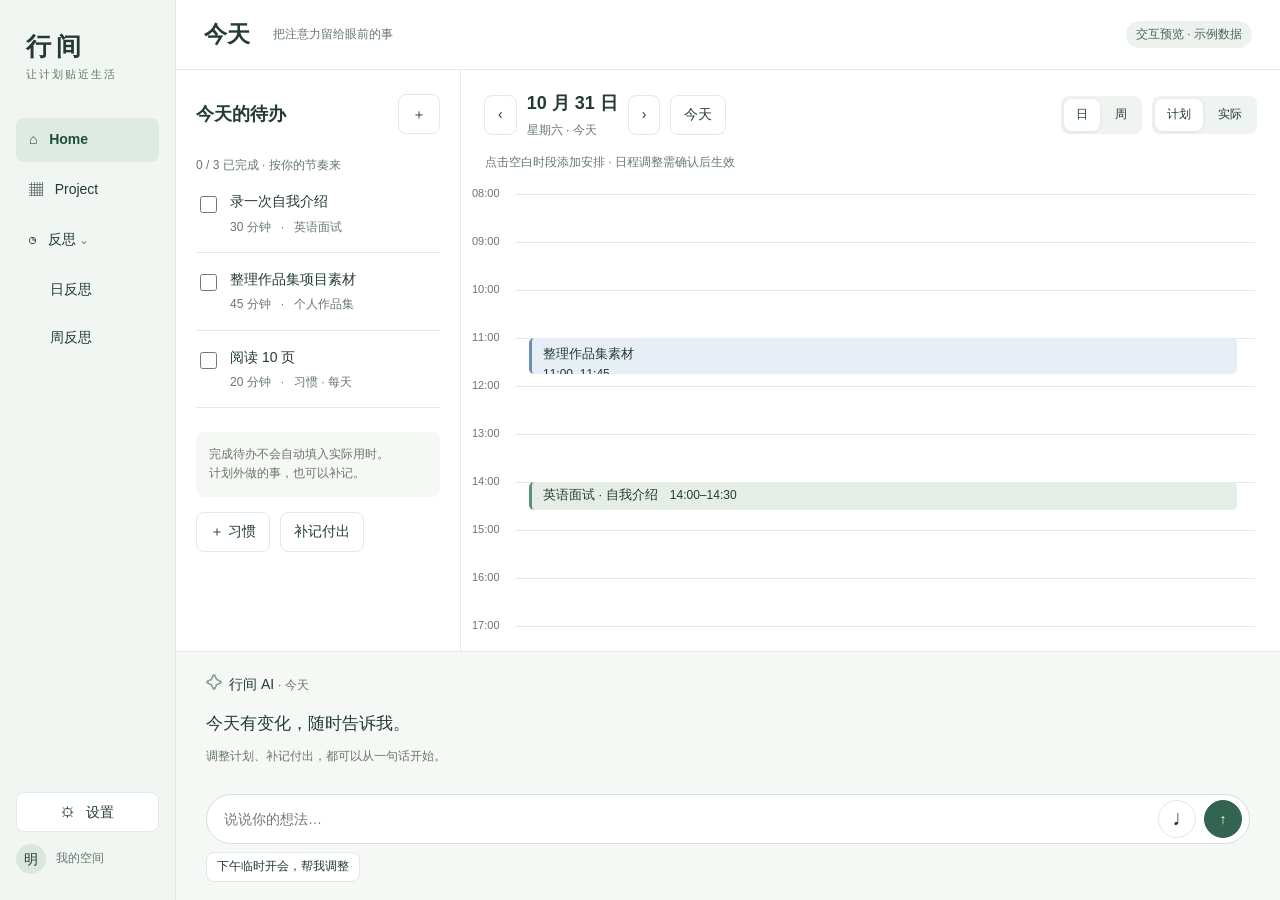
==== index.html @ 41682cfe "feat: add Happy Halloween page" ====
<!doctype html><html lang="zh-CN"><meta charset="utf-8"><meta name="viewport" content="width=device-width,initial-scale=1"><title>行间 · 功能结构 V0.4</title><link rel="stylesheet" href="revision.css"><link rel="stylesheet" href="examples.css">
<style>
:root{--ink:#243b35;--muted:#667770;--line:#e3e9e5;--green:#326451;--soft:#eaf2ed;--bg:#fafcfb}*{box-sizing:border-box}body{margin:0;font:14px/1.6 'Segoe UI','Microsoft YaHei',sans-serif;color:var(--ink);background:var(--bg)}button,input,textarea,select{font:inherit;color:inherit}button{cursor:pointer;background:white;border:1px solid var(--line);border-radius:8px;min-height:40px;padding:7px 13px}button:hover{background:var(--soft)}button.active,.primary{background:var(--green);color:white;border-color:var(--green)}button:focus-visible,input:focus-visible,textarea:focus-visible{outline:2px solid #4d8a70;outline-offset:2px}input,textarea,select{border:1px solid var(--line);border-radius:8px;padding:10px;background:white}textarea{resize:vertical}h1,h2,h3,p{margin:0}h1{font-size:23px;font-weight:600}h2{font-size:18px;font-weight:600}h3{font-size:15px}small,.muted{color:var(--muted);font-size:12px}.app{display:grid;grid-template-columns:176px 1fr;height:100vh}.sidebar{border-right:1px solid var(--line);padding:26px 16px;display:flex;flex-direction:column;background:#f2f6f3}.brand{font-size:25px;letter-spacing:5px;margin:0 10px 34px;font-weight:650}.brand small{display:block;font-size:11px;letter-spacing:2px;font-weight:400}.nav{display:grid;gap:6px}.nav button{text-align:left;border:0;background:transparent;min-height:44px}.nav button.active{background:#dfeae3;color:#204e3c;font-weight:600}.sub{padding-left:21px;display:grid;gap:4px}.sidebar footer{margin-top:auto;display:grid;gap:12px}.avatar{display:inline-grid;place-items:center;background:#d9e7de;border-radius:50%;width:30px;height:30px}.shell{min-width:0;min-height:0;height:100vh;display:flex;flex-direction:column}.topbar{height:70px;flex-shrink:0;border-bottom:1px solid var(--line);display:flex;justify-content:space-between;align-items:center;padding:0 28px;background:white}.topbar small{margin-left:13px}.row{display:flex;align-items:center;gap:10px}.between{justify-content:space-between}.pill{font-size:12px;background:#edf2ee;border-radius:20px;padding:4px 10px;color:#4b6558}.workspace{flex:1;min-height:0;display:grid;grid-template-rows:minmax(0,70fr) minmax(190px,30fr)}.workspace.expanded{grid-template-rows:minmax(0,58fr) minmax(260px,42fr)}.upper{min-height:0;display:grid;grid-template-columns:285px 1fr}.tasks{padding:24px 20px;border-right:1px solid var(--line);overflow:auto;background:#fff}.sectionhead{display:flex;align-items:center;justify-content:space-between;margin-bottom:19px}.task{padding:15px 0;border-bottom:1px solid var(--line);display:flex;align-items:flex-start;gap:10px}.task input{margin-top:6px;accent-color:var(--green);width:17px;height:17px}.task .taskbody{flex:1;cursor:pointer}.task.done strong{text-decoration:line-through;color:var(--muted)}.task strong{font-weight:500;display:block;margin-bottom:5px}.task small{display:block}.tasknote{margin-top:24px;background:#f5f8f5;padding:13px;border-radius:8px;font-size:12px;color:var(--muted)}.calendar{display:flex;flex-direction:column;min-width:0;min-height:0;background:white}.calhead{padding:19px 23px 13px;display:flex;gap:10px;justify-content:space-between;align-items:center;flex-wrap:wrap}.seg{display:flex;gap:3px;background:#f0f4f1;border-radius:8px;padding:3px}.seg button{border:0;min-height:32px;padding:4px 12px;font-size:12px;background:transparent}.seg button.active{background:white;color:var(--ink);box-shadow:0 1px 4px #182c2015}.calcaption{padding:0 24px 12px;font-size:12px;color:var(--muted)}.scrollcal{overflow:auto;flex:1;min-height:0}.timeline{height:624px;position:relative;margin:10px 25px 20px 54px;background:repeating-linear-gradient(to bottom,var(--line) 0,var(--line) 1px,transparent 1px,transparent 48px)}.hour{position:absolute;left:-43px;font-size:11px;color:var(--muted);transform:translateY(-9px)}.event{position:absolute;left:14px;right:18px;border:0;border-left:3px solid #5e917a;border-radius:5px;background:#e4eee7;padding:6px 11px;text-align:left;min-height:24px;font-size:12px;overflow:hidden}.event[style*="height:28px"]{padding-top:3px;line-height:19px}.event[style*="height:28px"] b{display:inline;margin-right:12px}.event.blue{background:#e8eef6;border-color:#6e8eb4}.event.sand{background:#f4eddd;border-color:#b69b61}.event b{display:block;font-size:13px;font-weight:500}.weekgrid{display:grid;grid-template-columns:repeat(7,1fr);height:100%;gap:0}.weekcol{position:relative;border-right:1px solid var(--line)}.weeklabel{position:sticky;top:0;font-size:12px;background:#fff;padding:5px;text-align:center;z-index:2}.weekcol .event{left:3px;right:3px;font-size:10px;padding:4px}.weekcol .event b{font-size:11px}.ai{border-top:1px solid var(--line);padding:18px 30px;display:flex;flex-direction:column;min-height:0;background:#f5f8f5}.aihead{display:flex;align-items:center;justify-content:space-between;margin-bottom:9px}.spark{font-size:17px;color:var(--green);margin-right:6px}.aibody{overflow:auto;flex:1;min-height:25px;font-size:13px}.welcome{font-size:17px;margin:4px 0 9px}.composer{display:flex;gap:8px;align-items:center;background:white;padding:5px 7px 5px 17px;border:1px solid #d3e0d7;border-radius:30px;margin-top:9px}.composer input{flex:1;min-width:0;border:0;background:transparent;padding:7px 0;outline:none}.composer button{border-radius:50%;min-width:38px;width:38px;height:38px;min-height:38px;padding:0}.chips{display:flex;gap:6px;flex-wrap:wrap}.chips button{font-size:12px;min-height:30px;padding:3px 10px}.message{margin:7px 0;padding:8px 12px;border-radius:9px;background:white;max-width:90%}.message.user{background:#e3ede6;margin-left:auto}.proposal{border-left:3px solid #659078;padding:8px 12px;background:white;margin-top:8px}.proposal .row{margin-top:9px}.projectupper{grid-template-columns:260px 1fr}.goalitem{width:100%;text-align:left;margin-bottom:10px;padding:15px;background:white}.goalitem.active{color:var(--ink);background:var(--soft);border-color:#a6c3af}.goalitem strong{display:block;font-weight:550;margin-bottom:6px}.goalitem small{display:block}.detail{padding:24px 32px;overflow:auto;background:white}.goalmeta{margin:10px 0 24px;color:var(--muted);font-size:13px}.milestone{display:grid;grid-template-columns:28px 1fr;gap:12px;margin:0 0 0 4px;padding:0 0 23px;border-left:1px solid #d6e3d9}.dot{width:22px;height:22px;background:#edf3ef;border:1px solid #bfd3c5;border-radius:50%;margin-left:-11px;text-align:center;font-size:12px;line-height:20px}.milestone.current .dot{background:var(--green);color:white}.milestone p{font-size:13px;color:var(--muted);margin:4px 0 9px}.actionrow{background:#f5f8f5;padding:10px 13px;border-radius:6px;display:flex;align-items:center;justify-content:space-between;margin-top:7px}.reflection{flex:1;min-height:0;display:grid;grid-template-columns:190px minmax(300px,1fr) 340px}.history{padding:22px 13px;border-right:1px solid var(--line);overflow:auto}.history select{width:100%;margin:15px 0;font-size:12px}.historyitem{display:block;text-align:left;width:100%;border:0;background:transparent;margin-bottom:6px;padding:12px 10px}.historyitem.active{background:var(--soft);color:var(--ink)}.historyitem small{display:block;font-size:11px;margin-top:4px}.editor{display:flex;flex-direction:column;min-height:0;padding:28px;background:white}.editorhead{margin-bottom:24px}.editorhead p{font-size:13px;color:var(--muted);margin-top:5px}.editor textarea{flex:1;min-height:180px;border:0;border-radius:0;padding:17px 0;line-height:2;resize:none;outline:none;font-size:15px}.editorbottom{border-top:1px solid var(--line);padding-top:13px;display:flex;justify-content:space-between;align-items:center;gap:8px}.rightpanel{border-left:1px solid var(--line);min-height:0;display:grid;grid-template-rows:minmax(0,70fr) minmax(210px,30fr)}.facts{padding:23px 20px;overflow:auto;background:#f9fbf9}.facts .seg{margin:17px 0}.stat{font-size:32px;font-weight:500;letter-spacing:-1px;margin-top:20px}.bar{height:10px;background:#e8ece9;border-radius:5px;display:flex;overflow:hidden;margin:15px 0 22px}.bar i{background:#729680;width:38.5%}.bar i+ i{background:#a1b5cb;width:61.5%}.factline{display:flex;justify-content:space-between;margin:12px 0;font-size:13px}.notice{border:1px dashed #c6d3c9;border-radius:7px;padding:12px;font-size:12px;color:var(--muted);margin-top:18px}.rightpanel .ai{padding:15px 17px}.rightpanel .welcome{font-size:14px}.rightpanel .composer{padding-left:12px}.rightpanel .composer input{font-size:12px}.rightpanel .aihead small{font-size:11px}.endchat{font-size:12px;min-height:30px;margin-top:7px}.weekbars{display:flex;gap:10px;align-items:flex-end;height:130px;margin:20px 0}.weekbar{flex:1;text-align:center;font-size:11px;color:var(--muted)}.weekbar i{display:block;background:#dfe8e2;border-radius:4px;height:4px;margin-bottom:7px}.weekbar.known i{height:80px;background:#799c86}.settings{padding:35px;max-width:800px}.settingrow{display:flex;align-items:center;justify-content:space-between;border-bottom:1px solid var(--line);padding:24px 0;gap:30px}.settingrow p{color:var(--muted);font-size:13px}.toast{position:fixed;bottom:24px;left:50%;transform:translateX(-50%);background:#294f3e;color:white;padding:12px 20px;border-radius:9px;z-index:99;max-width:90%;box-shadow:0 6px 30px #1232}.hidden{display:none!important}dialog{border:1px solid var(--line);border-radius:14px;width:440px;max-width:92%;padding:26px;box-shadow:0 20px 90px #183a2628}dialog::backdrop{background:#1a342c42}dialog label{display:block;margin-top:15px;font-size:13px}dialog input,dialog select{width:100%;margin-top:5px}dialog .row{margin-top:23px;justify-content:flex-end}.empty{padding:28px 12px;color:var(--muted);font-size:13px}.mobilehint{display:none}
@media(min-width:1600px){.reflection{grid-template-columns:210px minmax(400px,1fr) 380px}.upper{grid-template-columns:320px 1fr}}@media(max-width:1100px){.app{grid-template-columns:140px 1fr}.sidebar{padding:22px 10px}.reflection{grid-template-columns:150px minmax(250px,1fr) 285px}.editor{padding:22px 18px}.upper{grid-template-columns:240px 1fr}.topbar{padding:0 20px}.ai{padding:16px 22px}}@media(max-width:800px){.app{display:block;height:auto;min-height:100vh}.sidebar{padding:12px;border-right:0;border-bottom:1px solid var(--line)}.brand{font-size:19px;margin:0 0 10px}.brand small,.sidebar footer{display:none}.nav{display:flex;gap:3px;flex-wrap:wrap}.nav button{font-size:13px;padding:7px 10px}.sub{display:flex;padding:0}.topbar{height:65px;padding:0 16px}.topbar h1{font-size:19px}.topbar small{display:none}.shell{min-height:85vh;height:auto}.workspace,.workspace.expanded{display:flex;flex-direction:column}.upper,.projectupper{display:block}.tasks{border-right:0;border-bottom:1px solid var(--line);max-height:300px;padding:20px}.calendar{height:510px}.ai{min-height:220px;padding:18px}.reflection{display:flex;flex-direction:column}.history{border-right:0;padding:15px;display:flex;gap:8px;overflow:auto;align-items:center}.history h3{white-space:nowrap}.history select{min-width:100px;width:100px}.historyitem{min-width:130px;margin:0}.editor{min-height:480px;padding:22px}.rightpanel{border-left:0;display:block}.facts{padding:22px}.rightpanel .ai{min-height:270px}.settings{padding:22px}.settingrow{gap:15px}.settingrow input,.settingrow select{max-width:145px}.composer input{font-size:16px}.detail{padding:23px}.weeklabel{font-size:10px}.calhead{padding:16px}.editorbottom{flex-wrap:wrap}.topbar .pill{font-size:10px}.weekcol .event b{font-size:10px}}
</style>
<div class="app"><aside class="sidebar"><div class="brand">行间<small>让计划贴近生活</small></div><nav class="nav"><button data-nav="home">⌂ &nbsp; Home</button><button data-nav="project">▦ &nbsp; Project</button><button id="reflectToggle">◷ &nbsp; 反思 <span id="arrow">⌄</span></button><div class="sub" id="subnav"><button data-nav="daily">日反思</button><button data-nav="weekly">周反思</button></div></nav><footer><button data-nav="settings">⚙ &nbsp; 设置</button><div class="row"><span class="avatar">明</span><small>我的空间</small></div></footer></aside><main class="shell"><header class="topbar"><div class="row"><h1 id="pageTitle">今天</h1><small id="pageSubtitle">把注意力留给眼前的事</small></div><span class="pill">交互预览 · 示例数据</span></header><div id="view" style="display:contents"></div></main></div><div id="toast" class="toast hidden" role="status"></div><dialog id="modal"></dialog>
<script>
const $=s=>document.querySelector(s), esc=s=>String(s??'').replace(/[&<>"']/g,c=>({'&':'&amp;','<':'&lt;','>':'&gt;','"':'&quot;',"'":'&#39;'}[c]));
const seed={tasks:[{id:1,title:'录一次自我介绍',minutes:30,goal:'英语面试',done:false},{id:2,title:'整理作品集项目素材',minutes:45,goal:'个人作品集',done:false},{id:3,title:'阅读 10 页',minutes:20,goal:'习惯 · 每天',done:false}],goals:[{title:'准备英语面试',date:'2026-11-27',standard:'能用英语完成一次 20 分钟模拟面试',stages:['完成自我介绍','准备常见问题','完成模拟面试'],actions:['录一次自我介绍 · 30 分钟']},{title:'完成个人作品集',date:'2026-11-15',standard:'整理 3 个项目，形成可分享的作品集',stages:['筛选项目素材','完成案例叙事','整理并发布'],actions:['整理项目素材 · 45 分钟']}],reviews:{},moved:false,extra:[],name:'明',reminder:false};
let data;try{data=JSON.parse(localStorage.getItem('xingjian-v02'))||structuredClone(seed)}catch{data=structuredClone(seed)}
let page='home',goal=0,date='2026-10-31',calendarMode='day',actual=false,reportTab=false,filter='all',selected='2026-10-31',chats={},expanded=false,recording=false;
const save=()=>localStorage.setItem('xingjian-v02',JSON.stringify(data));const key=()=>page==='weekly'?(selected.startsWith('week-')?selected:'week-2026-10-26'):(selected.startsWith('week-')?'2026-10-31':selected);const review=()=>data.reviews[key()]||{text:'',tags:[],report:''};
function toast(s){$('#toast').textContent=s;$('#toast').classList.remove('hidden');clearTimeout(window.tt);window.tt=setTimeout(()=>$('#toast').classList.add('hidden'),3200)}
function go(p){if(p==='daily'&&selected.startsWith('week-'))selected='2026-10-31';if(p==='weekly'&&!selected.startsWith('week-'))selected='week-2026-10-26';page=p;expanded=false;recording=false;reportTab=false;render()}
document.querySelectorAll('[data-nav]').forEach(b=>b.onclick=()=>go(b.dataset.nav));$('#reflectToggle').onclick=()=>{$('#subnav').classList.toggle('hidden');$('#arrow').textContent=$('#subnav').classList.contains('hidden')?'›':'⌄'};
function render(){document.querySelectorAll('[data-nav]').forEach(b=>b.classList.toggle('active',b.dataset.nav===page));const titles={home:['今天','把注意力留给眼前的事'],project:['Project','目标 → 里程碑 → 下一步'],daily:['日反思','先看见发生了什么，再写下自己的想法'],weekly:['周反思','回看这一周，决定接下来怎么走'],settings:['设置','按自己的节奏使用行间']};$('#pageTitle').textContent=titles[page][0];$('#pageSubtitle').textContent=titles[page][1];$('#view').innerHTML=page==='home'?home():page==='project'?project():page==='settings'?settings():reflection();bind()}
function ai(context){let c=chats[chatkey()]||[];return `<section class="ai" data-context="${context}"><div class="aihead"><span><span class="spark">✧</span>行间 AI <small>· ${context==='home'?'今天':context==='project'?'当前目标':page==='weekly'?'本周':'当天'}</small></span>${expanded?'<button data-collapse style="border:0;min-height:25px;padding:0 6px;font-size:12px">收起</button>':''}</div><div class="aibody">${c.length?c.map(x=>`<div class="message ${x.role}">${esc(x.text)}</div>${x.proposal?`<div class="proposal">${context==='home'?'建议把 14:00 的练习移到 16:30–17:00；新会议为 14:00–16:00。':'建议新增下一步：用 30 分钟产出一份当前阶段的初稿，再决定如何改进。'}<div class="row"><button class="primary" data-accept="${context}">采用建议</button><button data-keep="${context}">保留现状</button></div></div>`:''}`).join(''):`<p class="welcome">${context==='home'?'今天有变化，随时告诉我。':context==='project'?'从这个目标的下一步开始。':page==='weekly'?'这一周，什么值得继续？':'今天有什么变化？'}</p><small>${context==='home'?'调整计划、补记付出，都可以从一句话开始。':context==='project'?'你决定方向，我帮你把行动变具体。':'你写自己的反思，我帮你整理事实与观察。'}</small>`}</div><form class="composer"><input aria-label="与 AI 对话" placeholder="${recording?'模拟录音中，点击停止…':'说说你的想法…'}"><button type="button" data-mic title="演示语音转写" aria-label="模拟语音输入">${recording?'■':'♩'}</button><button class="primary" aria-label="发送">↑</button></form>${context==='review'?'<button class="endchat" data-end>结束并生成观察</button>':!c.length?`<div class="chips" style="margin-top:8px"><button data-example="${context}">${context==='home'?'下午临时开会，帮我调整':'帮我想清楚下一步'}</button></div>`:''}</section>`}
function home(){return `<section class="workspace ${expanded?'expanded':''}"><div class="upper"><section class="tasks"><div class="sectionhead"><h2>今天的待办</h2><button data-add="task" aria-label="添加待办">＋</button></div><small>${data.tasks.filter(t=>t.done).length} / ${data.tasks.length} 已完成 · 按你的节奏来</small>${data.tasks.map(t=>`<div class="task ${t.done?'done':''}"><input type="checkbox" aria-label="完成${esc(t.title)}" data-check="${t.id}" ${t.done?'checked':''}><div class="taskbody" data-detail="${t.id}"><strong>${esc(t.title)}</strong><small>${t.minutes} 分钟 &nbsp; · &nbsp; ${esc(t.goal)}</small></div></div>`).join('')}<div class="tasknote">完成待办不会自动填入实际用时。<br>计划外做的事，也可以补记。</div><div class="row" style="margin-top:15px"><button data-add="habit">＋ 习惯</button><button data-add="actual">补记付出</button></div></section><section class="calendar"><div class="calhead"><div class="row"><button data-date="-1" aria-label="前一天">‹</button><div><h2>${date.slice(5).replace('-',' 月 ')} 日</h2><small>${date==='2026-10-31'?'星期六 · 今天':date}</small></div><button data-date="1" aria-label="后一天">›</button><button data-today>今天</button></div><div class="row"><div class="seg"><button data-mode="day" class="${calendarMode==='day'?'active':''}">日</button><button data-mode="week" class="${calendarMode==='week'?'active':''}">周</button></div><div class="seg"><button data-actual="false" class="${!actual?'active':''}">计划</button><button data-actual="true" class="${actual?'active':''}">实际</button></div></div></div><p class="calcaption">${actual?'仅展示已记录的活动；空白时段表示尚未记录。':'点击空白时段添加安排 · 日程调整需确认后生效'}</p><div class="scrollcal"><div class="timeline" id="timeline">${Array.from({length:13},(_,i)=>`<span class="hour" style="top:${i*48}px">${String(i+8).padStart(2,'0')}:00</span>`).join('')}${calendarMode==='day'?events(date):`<div class="weekgrid">${Array.from({length:7},(_,i)=>`<div class="weekcol"><div class="weeklabel">${['一','二','三','四','五','六','日'][i]} ${i<6?26+i:1}</div>${i===5?events('2026-10-31'):''}</div>`).join('')}</div>`}</div></div></section></div>${ai('home')}</section>`}
function events(d){let list=d==='2026-10-31'?(actual?[{title:'英语练习',start:9,dur:25,color:'',note:'09:00–09:25 · 已记录'},{title:'临时整理资料',start:10.333,dur:40,color:'blue',note:'10:20–11:00 · 估算'}]:[{title:'英语面试 · 自我介绍',start:data.moved?16.5:14,dur:30,color:'',note:data.moved?'16:30–17:00':'14:00–14:30'},{title:'整理作品集素材',start:11,dur:45,color:'blue',note:'11:00–11:45'},...(data.moved?[{title:'临时会议',start:14,dur:120,color:'sand',note:'14:00–16:00'}]:[])]):[];list=list.concat(data.extra.filter(e=>e.date===d&&e.actual===actual));return list.map(e=>`<button class="event ${e.color||''}" style="top:${(e.start-8)*48}px;height:${Math.max(28,e.dur/60*48)}px" data-event="${esc(e.title)}" data-note="${esc(e.note||'新增安排')}"><b>${esc(e.title)}</b>${esc(e.note||e.dur+' 分钟')}</button>`).join('')}
function project(){let g=data.goals[goal];return `<section class="workspace ${expanded?'expanded':''}"><div class="upper projectupper"><section class="tasks"><div class="sectionhead"><h2>我的目标</h2><button data-add="goal">＋</button></div>${data.goals.map((x,i)=>`<button class="goalitem ${i===goal?'active':''}" data-goal="${i}"><strong>${esc(x.title)}</strong><small>当前 · ${esc(x.stages[x.stage||0]||'全部里程碑已完成')}</small><small>期望 ${x.date.slice(5)} · 可调整</small></button>`).join('')}<p class="muted">只保留正在推进的目标，<br>让下一步始终清楚。</p></section><section class="detail"><div class="row between"><h2>${esc(g.title)}</h2><button data-editgoal>编辑目标</button></div>${g.outcomes?.length?`<div class="notice">最近确认的成果：${esc(g.outcomes[g.outcomes.length-1])}</div>`:''}<p class="goalmeta">完成标准：${esc(g.standard)}<br>期望日期 ${g.date} · 可协商，不会自动顺延</p><div class="sectionhead"><h3>里程碑</h3><small>以成果判断进展</small></div>${g.stages.map((s,i)=>`<div class="milestone ${i===(g.stage||0)?'current':''}"><span class="dot">${i<(g.stage||0)?'✓':i+1}</span><div><h3>${esc(s)} ${i===(g.stage||0)?'<span class="pill">当前阶段</span>':''}</h3><p>${i===(g.stage||0)?'先把这一阶段做具体，再安排时间。':'后续阶段，暂不展开每天的计划。'}</p>${i===(g.stage||0)?g.actions.map(a=>`<div class="actionrow"><span>${esc(a)}</span><button data-schedule="${esc(a)}">安排时间</button></div>`).join('')+'<button data-add="action" style="margin-top:10px">＋ 添加下一步</button> <button data-stage>确认阶段成果</button>':''}</div></div>`).join('')}</section></div>${ai('project')}</section>`}
function reflection(){let w=page==='weekly',r=review(),total=recordTotal(w?key():selected),entries=w?[['week-2026-10-26','10.26 — 11.01'],['week-2026-10-19','10.19 — 10.25']]:[['2026-10-31','10 月 31 日 · 今天'],['2026-10-30','10 月 30 日'],['2026-10-29','10 月 29 日']];return `<section class="reflection"><aside class="history"><h3>反思记录</h3><select aria-label="按标签筛选" id="tagfilter"><option value="all">全部标签</option>${['学习','工作','生活'].map(t=>`<option ${filter===t?'selected':''}>${t}</option>`).join('')}</select>${entries.filter(([k])=>filter==='all'||(data.reviews[k]?.tags||[]).includes(filter)).map(([k,label])=>{let x=data.reviews[k]||{};return `<button class="historyitem ${k===key()?'active':''}" data-history="${k}"><strong>${label}</strong><small>${x.text?'本人反思':'尚未填写'}${x.report?' · AI 观察':''}</small></button>`}).join('')||'<p class="empty">这个标签下还没有记录。</p>'}</aside><section class="editor"><div class="editorhead"><div class="row between"><h2>${w?'这一周':selected.slice(5).replace('-',' 月 ')+' 日'}，写给自己</h2><small id="savestate">${r.text?'已保存':'自动保存在此浏览器'}</small></div><p>这里是你的反思。AI 观察单独保存，不会改写这段文字。</p></div><div class="chips"><button data-prompt="${w?'这周值得继续的事':'今天值得记住的事'}">${w?'值得继续':'值得记住'}</button><button data-prompt="${w?'下周想调整什么':'计划与实际的变化'}">${w?'下周的调整':'发生的变化'}</button><button data-prompt="我想尝试的一个改变">一个小改变</button></div><textarea id="reflectionText" aria-label="我的反思" placeholder="不用写得完整。从一个念头、一件小事开始……">${esc(r.text)}</textarea><div class="editorbottom"><div class="chips">${['学习','工作','生活'].map(t=>`<button data-tag="${t}" class="${r.tags.includes(t)?'active':''}"># ${t}</button>`).join('')}</div><button data-save>保存反思</button></div></section><aside class="rightpanel"><section class="facts"><div class="row between"><h3>${w?'这一周的记录':'当天的记录'}</h3><small>${w?'10.26 — 11.01':selected.slice(5)}</small></div><div class="seg"><button data-report="false" class="${!reportTab?'active':''}">时间使用</button><button data-report="true" class="${reportTab?'active':''}">${w?'本周':'当天'}总结</button></div>${reportTab?(r.report?`<span class="pill">AI 观察 · 示例生成</span><p style="margin-top:16px;white-space:pre-line;font-size:13px;line-height:1.9">${esc(r.report)}</p><div class="notice">观察是帮助回看的线索。下一步如何调整，由你决定。</div>`:'<div class="empty">还没有 AI 观察报告。<br>聊一聊，点击下方“结束并生成观察”后，会保存到历史记录。</div>'):(w?`<div class="stat">${total} <small>分钟已记录</small></div><div class="weekbars">${['一','二','三','四','五','六','日'].map((d,i)=>`<div class="weekbar ${i===5&&total?'known':''}"><i></i>${d}<br>${i===5&&total?total+'m':'未记录'}</div>`).join('')}</div><p class="muted">${total?'1':'0'} / 7 天有活动记录</p><div class="notice">未记录的日期不按 0 计算，也不据此判断目标有没有推进。</div>`:selected==='2026-10-31'?`<div class="stat">${total} <small>分钟已记录</small></div><div class="bar"><i></i><i></i></div><div class="factline"><span>● 英语练习</span><span>25 分钟</span></div><div class="factline"><span>● 临时整理资料</span><span>40 分钟 · 估算</span></div>${data.extra.filter(e=>e.actual&&e.date===selected).map(e=>`<div class="factline"><span>${esc(e.title)}</span><span>${e.dur} 分钟</span></div>`).join('')}<div class="notice">来源：示例活动记录。其余时段尚未记录；计划外付出也计入这里。用时不等于目标成果。</div>`:'<div class="empty">这一天还没有活动记录。<br>不影响你直接写反思。</div>')}</section>${ai('review')}</aside></section>`}
function settings(){return `<section class="settings"><h2>我的偏好</h2><div class="settingrow"><div><h3>称呼</h3><p>显示在你的个人空间中</p></div><input id="name" aria-label="称呼" value="${esc(data.name)}"></div><div class="settingrow"><div><h3>时区</h3><p>日程与反思使用同一个时区</p></div><select aria-label="时区"><option>上海 · UTC+8</option></select></div><div class="settingrow"><div><h3>晚间反思提醒</h3><p>21:00 提醒 · 此原型仅保存偏好</p></div><input type="checkbox" id="reminder" aria-label="反思提醒" ${data.reminder?'checked':''}></div><div class="settingrow"><div><h3>演示数据</h3><p>本地保存，无真实 AI、语音识别或日历同步</p></div><button id="reset">恢复初始数据</button></div><button class="primary" id="settingsSave" style="margin-top:24px">保存设置</button></section>`}
function bind(){if($('[data-stage]'))$('[data-stage]').onclick=()=>{show('<h2>确认这一阶段的成果</h2><p class="goalmeta">这是你对成果的判断，不根据投入时长自动完成。</p><label>这次完成了什么？<input id="outcome" placeholder="例如：完成一版可回听的自我介绍"></label><div class="row"><button data-close>取消</button><button class="primary" id="confirmStage">确认完成</button></div>');$('#confirmStage').onclick=()=>{let v=$('#outcome').value.trim();if(!v)return toast('请先写下阶段成果');let g=data.goals[goal];g.outcomes??=[];g.outcomes.push(v);g.stage=(g.stage||0)+1;g.actions=[];save();$('#modal').close();render();toast('阶段成果已保存')}};document.querySelectorAll('[data-add]').forEach(b=>b.onclick=()=>form(b.dataset.add));document.querySelectorAll('[data-check]').forEach(b=>b.onchange=()=>{data.tasks.find(t=>t.id==b.dataset.check).done=b.checked;save();render()});document.querySelectorAll('[data-detail]').forEach(b=>b.onclick=()=>{let t=data.tasks.find(t=>t.id==b.dataset.detail);show(`<h2>${esc(t.title)}</h2><p class="goalmeta">${esc(t.goal)} · 预计 ${t.minutes} 分钟</p><p>完成状态与实际投入分别记录。</p><div class="row"><button data-close>关闭</button><button class="primary" id="detailSchedule">安排时间</button></div>`);$('#detailSchedule').onclick=()=>form('schedule',t.title)});
document.querySelectorAll('[data-event]').forEach(b=>b.onclick=e=>{e.stopPropagation();show(`<h2>${esc(b.dataset.event)}</h2><p class="goalmeta">${esc(b.dataset.note)} · ${actual?'实际记录':'当前计划'}</p><p>临时有变化，可以告诉下方 AI，确认建议后再调整。</p><div class="row"><button data-close>关闭</button></div>`)});
document.querySelectorAll('[data-date]').forEach(b=>b.onclick=()=>{let d=new Date(date+'T12:00:00');d.setDate(d.getDate()+Number(b.dataset.date));date=d.toISOString().slice(0,10);render()});if($('[data-today]'))$('[data-today]').onclick=()=>{date='2026-10-31';render()};document.querySelectorAll('[data-mode]').forEach(b=>b.onclick=()=>{calendarMode=b.dataset.mode;render()});document.querySelectorAll('[data-actual]').forEach(b=>b.onclick=()=>{actual=b.dataset.actual==='true';render()});if($('#timeline'))$('#timeline').onclick=e=>{if(calendarMode==='week')return toast('周视图用于总览；切到日视图选择具体时段。');const y=e.clientY-e.currentTarget.getBoundingClientRect().top;form('schedule','',Math.min(20,8+Math.floor(y/24)/2))};
document.querySelectorAll('[data-goal]').forEach(b=>b.onclick=()=>{goal=Number(b.dataset.goal);render()});document.querySelectorAll('[data-schedule]').forEach(b=>b.onclick=()=>form('schedule',b.dataset.schedule));if($('[data-editgoal]'))$('[data-editgoal]').onclick=()=>form('editgoal');
document.querySelectorAll('.composer').forEach(f=>{let input=f.querySelector('input');input.onfocus=()=>{if(page==='home'||page==='project'){$('.workspace').classList.add('expanded');expanded=true}};f.onsubmit=e=>{e.preventDefault();send(input.value);input.value=''}});document.querySelectorAll('[data-mic]').forEach(b=>b.onclick=()=>{recording=!recording;b.textContent=recording?'■':'♩';let input=b.closest('form').querySelector('input');input.placeholder=recording?'模拟录音中，点击停止…':'说说你的想法…';if(!recording){input.value=page==='home'?'今天下午两点到四点临时开会':'今天有一件计划外的事，也值得记下来';toast('示例转写已填入，可修改后发送')}else toast('语音状态演示，不会调用麦克风')});document.querySelectorAll('[data-collapse]').forEach(b=>b.onclick=()=>{expanded=false;render()});document.querySelectorAll('[data-example]').forEach(b=>b.onclick=()=>send(b.dataset.example==='home'?'下午两点到四点临时开会，帮我调整':'帮我想清楚下一步'));
document.querySelectorAll('[data-accept]').forEach(b=>b.onclick=()=>{if(b.dataset.accept==='home')data.moved=true;else data.goals[goal].actions.push('产出当前阶段的初稿并检查 · 30 分钟');(chats[chatkey()]||[]).forEach(m=>m.proposal=false);save();render();toast('已采用建议')});document.querySelectorAll('[data-keep]').forEach(b=>b.onclick=()=>{(chats[chatkey()]||[]).forEach(m=>m.proposal=false);render();toast('已保留当前安排')});
if($('#reflectionText'))$('#reflectionText').oninput=e=>{let r=review();r.text=e.target.value;data.reviews[key()]=r;save();$('#savestate').textContent='已保存'};document.querySelectorAll('[data-prompt]').forEach(b=>b.onclick=()=>{let t=$('#reflectionText');t.value+=(t.value?'\n\n':'')+b.dataset.prompt+'：\n';t.dispatchEvent(new Event('input'));t.focus()});document.querySelectorAll('[data-tag]').forEach(b=>b.onclick=()=>{let r=review(),t=b.dataset.tag;r.tags=r.tags.includes(t)?r.tags.filter(x=>x!==t):[...r.tags,t];data.reviews[key()]=r;save();render()});if($('[data-save]'))$('[data-save]').onclick=()=>{render();toast('本人反思已保存')};document.querySelectorAll('[data-history]').forEach(b=>b.onclick=()=>{selected=b.dataset.history;reportTab=false;render()});if($('#tagfilter'))$('#tagfilter').onchange=e=>{filter=e.target.value;render()};document.querySelectorAll('[data-report]').forEach(b=>b.onclick=()=>{reportTab=b.dataset.report==='true';render()});if($('[data-end]'))$('[data-end]').onclick=generate;
if($('#settingsSave'))$('#settingsSave').onclick=()=>{data.name=$('#name').value.trim()||'明';data.reminder=$('#reminder').checked;save();toast('设置已保存在此浏览器')};if($('#reset'))$('#reset').onclick=()=>{show('<h2>恢复演示数据？</h2><p class="goalmeta">将清除本原型中保存的反思、目标和改动。</p><div class="row"><button data-close>取消</button><button class="primary" id="confirmReset">恢复</button></div>');$('#confirmReset').onclick=()=>{data=structuredClone(seed);chats={};save();$('#modal').close();render();toast('已恢复初始数据')}}}
function chatkey(){return page==='home'?'home':page==='project'?'project-'+goal:'review-'+key()}
function send(value){let text=value.trim();if(!text)return;let k=chatkey(),context=page==='home'?'home':page==='project'?'project':'review';chats[k]??=[];let reply=context==='home'?'我整理了一份调整草案，请确认是否采用。':context==='project'?'可以先用一个小行动检验这个阶段的目标。下面是待确认的建议。':'这件事我记下了。它对你的感受或原计划有什么影响？';chats[k].push({role:'user',text},{role:'assistant',text:'[交互示例] '+reply,proposal:context!=='review'});expanded=true;render();let a=$('.aibody');a.scrollTop=a.scrollHeight}
function recordTotal(k){const week=k.startsWith('week-');return ((k==='2026-10-31'||k==='week-2026-10-26')?65:0)+data.extra.filter(e=>e.actual&&(week?(e.date>=k.slice(5)&&e.date<=new Date(new Date(k.slice(5)+'T12:00:00').getTime()+6*86400000).toISOString().slice(0,10)):e.date===k)).reduce((n,e)=>n+e.dur,0)}
function generate(){let r=review(),c=chats[chatkey()]||[],u=c.filter(x=>x.role==='user').map(x=>x.text);r.report=(page==='weekly'?'本周观察':'每日 AI 观察')+'\n\n'+(selected==='2026-10-31'||page==='weekly'?'已记录的投入：英语练习 25 分钟；临时整理资料约 40 分钟。其余时段缺少记录。':'这一天尚无活动记录。')+(u.length?'\n\n你提到：'+u.join('；'):'\n\n本次未补充聊天内容，仅根据现有记录整理。')+(data.extra.some(e=>e.actual)?'\n\n新增活动记录已纳入时间使用页。':'')+'\n\n待你判断：这些变化意味着什么？是否需要改变下一步？\n\n（固定逻辑演示，未调用真实 AI）';data.reviews[key()]=r;save();reportTab=true;render();toast(filter==='all'?'AI 观察已更新到这条历史记录':'AI 观察已保存；当前标签筛选可能隐藏该记录')}
function show(html){$('#modal').innerHTML=html;$('#modal').showModal();$('#modal').querySelectorAll('[data-close]').forEach(b=>b.onclick=()=>$('#modal').close())}
function form(type,title='',hour=14){let g=data.goals[goal],edit=type==='editgoal',isgoal=type==='goal'||edit,isaction=type==='action';let names={task:'添加待办',habit:'添加习惯',actual:'补记付出',schedule:'安排时间',goal:'添加目标',editgoal:'编辑目标',action:'添加下一步'};show(`<form id="entryForm"><h2>${names[type]}</h2><label>${isgoal?'目标':'名称'}<input name="title" required maxlength="100" value="${esc(edit?g.title:title)}" placeholder="具体想做什么？"></label>${isgoal?`<label>完成标准<input name="standard" required value="${esc(edit?g.standard:'')}" placeholder="什么结果代表完成？"></label><label>期望日期（可调整）<input name="date" type="date" required value="${edit?g.date:'2026-11-27'}"></label>`:`<label>预计${type==='actual'?'实际投入':'用时'}（分钟）<input name="minutes" type="number" min="5" max="480" step="5" value="30" required></label>${type==='schedule'||type==='actual'?`<div class="row" style="margin-top:0"><label>日期<input name="date" type="date" required value="${date}"></label><label>开始时间<input name="time" type="time" required value="${String(Math.floor(hour)).padStart(2,'0')}:${hour%1?'30':'00'}" min="00:00" max="23:59"></label></div>`:''}${type==='habit'?'<p class="notice">本版展示每天重复的习惯；复杂重复规则留待后续。</p>':''}`}<div class="row"><button type="button" data-close>取消</button><button class="primary">${type==='actual'?'保存记录':'保存'}</button></div></form>`);$('#entryForm').onsubmit=e=>{e.preventDefault();let f=new FormData(e.target),n=f.get('title').trim();if(!n)return;let m=Number(f.get('minutes'));if(isgoal){let obj={title:n,standard:f.get('standard'),date:f.get('date'),stages:edit?g.stages:['明确第一阶段成果','推进关键行动','检查完成结果'],actions:edit?g.actions:[],stage:edit?(g.stage||0):0,outcomes:edit?(g.outcomes||[]):[]};if(edit)data.goals[goal]=obj;else{data.goals.push(obj);goal=data.goals.length-1}}else if(isaction)g.actions.push(n+' · '+m+' 分钟');else if(type==='schedule'||type==='actual'){let [h,mm]=f.get('time').split(':').map(Number);data.extra.push({title:n,date:f.get('date'),start:h+mm/60,dur:m,actual:type==='actual',note:f.get('time')+' · '+m+' 分钟',color:type==='actual'?'blue':''});if(type==='actual')toast('实际记录已保存；不会改写计划')}else data.tasks.push({id:Date.now(),title:n,minutes:m,goal:type==='habit'?'习惯 · 每天':'未关联目标',done:false});save();$('#modal').close();render()}}
</script><script src="revision.js"></script><script src="examples.js"></script><script>render();</script></html>
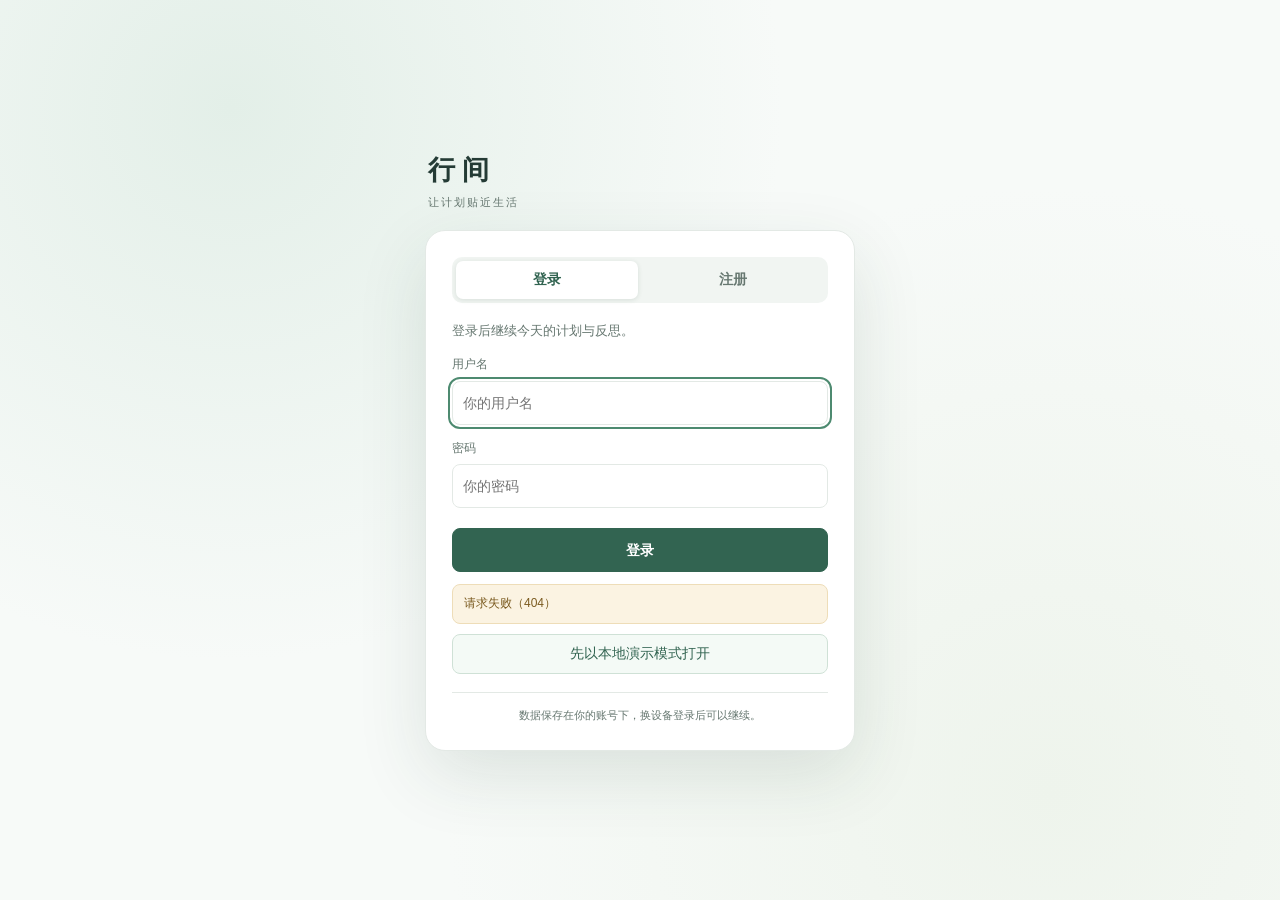
==== commit 94e88693: "feat(pages): publish the xingjian app build" ====
--- a/index.html
+++ b/index.html
@@ -1,15 +1,16 @@
-<!doctype html><html lang="zh-CN"><meta charset="utf-8"><meta name="viewport" content="width=device-width,initial-scale=1"><title>行间 · 功能结构 V0.4</title><link rel="stylesheet" href="revision.css"><link rel="stylesheet" href="examples.css">
+<!doctype html><html lang="zh-CN"><meta charset="utf-8"><meta name="viewport" content="width=device-width,initial-scale=1"><meta name="agent-endpoint" content=""><title>行间 · 功能结构 V0.4</title><link rel="stylesheet" href="agent.css"><link rel="stylesheet" href="auth.css">
 <style>
 :root{--ink:#243b35;--muted:#667770;--line:#e3e9e5;--green:#326451;--soft:#eaf2ed;--bg:#fafcfb}*{box-sizing:border-box}body{margin:0;font:14px/1.6 'Segoe UI','Microsoft YaHei',sans-serif;color:var(--ink);background:var(--bg)}button,input,textarea,select{font:inherit;color:inherit}button{cursor:pointer;background:white;border:1px solid var(--line);border-radius:8px;min-height:40px;padding:7px 13px}button:hover{background:var(--soft)}button.active,.primary{background:var(--green);color:white;border-color:var(--green)}button:focus-visible,input:focus-visible,textarea:focus-visible{outline:2px solid #4d8a70;outline-offset:2px}input,textarea,select{border:1px solid var(--line);border-radius:8px;padding:10px;background:white}textarea{resize:vertical}h1,h2,h3,p{margin:0}h1{font-size:23px;font-weight:600}h2{font-size:18px;font-weight:600}h3{font-size:15px}small,.muted{color:var(--muted);font-size:12px}.app{display:grid;grid-template-columns:176px 1fr;height:100vh}.sidebar{border-right:1px solid var(--line);padding:26px 16px;display:flex;flex-direction:column;background:#f2f6f3}.brand{font-size:25px;letter-spacing:5px;margin:0 10px 34px;font-weight:650}.brand small{display:block;font-size:11px;letter-spacing:2px;font-weight:400}.nav{display:grid;gap:6px}.nav button{text-align:left;border:0;background:transparent;min-height:44px}.nav button.active{background:#dfeae3;color:#204e3c;font-weight:600}.sub{padding-left:21px;display:grid;gap:4px}.sidebar footer{margin-top:auto;display:grid;gap:12px}.avatar{display:inline-grid;place-items:center;background:#d9e7de;border-radius:50%;width:30px;height:30px}.shell{min-width:0;min-height:0;height:100vh;display:flex;flex-direction:column}.topbar{height:70px;flex-shrink:0;border-bottom:1px solid var(--line);display:flex;justify-content:space-between;align-items:center;padding:0 28px;background:white}.topbar small{margin-left:13px}.row{display:flex;align-items:center;gap:10px}.between{justify-content:space-between}.pill{font-size:12px;background:#edf2ee;border-radius:20px;padding:4px 10px;color:#4b6558}.workspace{flex:1;min-height:0;display:grid;grid-template-rows:minmax(0,70fr) minmax(190px,30fr)}.workspace.expanded{grid-template-rows:minmax(0,58fr) minmax(260px,42fr)}.upper{min-height:0;display:grid;grid-template-columns:285px 1fr}.tasks{padding:24px 20px;border-right:1px solid var(--line);overflow:auto;background:#fff}.sectionhead{display:flex;align-items:center;justify-content:space-between;margin-bottom:19px}.task{padding:15px 0;border-bottom:1px solid var(--line);display:flex;align-items:flex-start;gap:10px}.task input{margin-top:6px;accent-color:var(--green);width:17px;height:17px}.task .taskbody{flex:1;cursor:pointer}.task.done strong{text-decoration:line-through;color:var(--muted)}.task strong{font-weight:500;display:block;margin-bottom:5px}.task small{display:block}.tasknote{margin-top:24px;background:#f5f8f5;padding:13px;border-radius:8px;font-size:12px;color:var(--muted)}.calendar{display:flex;flex-direction:column;min-width:0;min-height:0;background:white}.calhead{padding:19px 23px 13px;display:flex;gap:10px;justify-content:space-between;align-items:center;flex-wrap:wrap}.seg{display:flex;gap:3px;background:#f0f4f1;border-radius:8px;padding:3px}.seg button{border:0;min-height:32px;padding:4px 12px;font-size:12px;background:transparent}.seg button.active{background:white;color:var(--ink);box-shadow:0 1px 4px #182c2015}.calcaption{padding:0 24px 12px;font-size:12px;color:var(--muted)}.scrollcal{overflow:auto;flex:1;min-height:0}.timeline{height:624px;position:relative;margin:10px 25px 20px 54px;background:repeating-linear-gradient(to bottom,var(--line) 0,var(--line) 1px,transparent 1px,transparent 48px)}.hour{position:absolute;left:-43px;font-size:11px;color:var(--muted);transform:translateY(-9px)}.event{position:absolute;left:14px;right:18px;border:0;border-left:3px solid #5e917a;border-radius:5px;background:#e4eee7;padding:6px 11px;text-align:left;min-height:24px;font-size:12px;overflow:hidden}.event[style*="height:28px"]{padding-top:3px;line-height:19px}.event[style*="height:28px"] b{display:inline;margin-right:12px}.event.blue{background:#e8eef6;border-color:#6e8eb4}.event.sand{background:#f4eddd;border-color:#b69b61}.event b{display:block;font-size:13px;font-weight:500}.weekgrid{display:grid;grid-template-columns:repeat(7,1fr);height:100%;gap:0}.weekcol{position:relative;border-right:1px solid var(--line)}.weeklabel{position:sticky;top:0;font-size:12px;background:#fff;padding:5px;text-align:center;z-index:2}.weekcol .event{left:3px;right:3px;font-size:10px;padding:4px}.weekcol .event b{font-size:11px}.ai{border-top:1px solid var(--line);padding:18px 30px;display:flex;flex-direction:column;min-height:0;background:#f5f8f5}.aihead{display:flex;align-items:center;justify-content:space-between;margin-bottom:9px}.spark{font-size:17px;color:var(--green);margin-right:6px}.aibody{overflow:auto;flex:1;min-height:25px;font-size:13px}.welcome{font-size:17px;margin:4px 0 9px}.composer{display:flex;gap:8px;align-items:center;background:white;padding:5px 7px 5px 17px;border:1px solid #d3e0d7;border-radius:30px;margin-top:9px}.composer input{flex:1;min-width:0;border:0;background:transparent;padding:7px 0;outline:none}.composer button{border-radius:50%;min-width:38px;width:38px;height:38px;min-height:38px;padding:0}.chips{display:flex;gap:6px;flex-wrap:wrap}.chips button{font-size:12px;min-height:30px;padding:3px 10px}.message{margin:7px 0;padding:8px 12px;border-radius:9px;background:white;max-width:90%}.message.user{background:#e3ede6;margin-left:auto}.proposal{border-left:3px solid #659078;padding:8px 12px;background:white;margin-top:8px}.proposal .row{margin-top:9px}.projectupper{grid-template-columns:260px 1fr}.goalitem{width:100%;text-align:left;margin-bottom:10px;padding:15px;background:white}.goalitem.active{color:var(--ink);background:var(--soft);border-color:#a6c3af}.goalitem strong{display:block;font-weight:550;margin-bottom:6px}.goalitem small{display:block}.detail{padding:24px 32px;overflow:auto;background:white}.goalmeta{margin:10px 0 24px;color:var(--muted);font-size:13px}.milestone{display:grid;grid-template-columns:28px 1fr;gap:12px;margin:0 0 0 4px;padding:0 0 23px;border-left:1px solid #d6e3d9}.dot{width:22px;height:22px;background:#edf3ef;border:1px solid #bfd3c5;border-radius:50%;margin-left:-11px;text-align:center;font-size:12px;line-height:20px}.milestone.current .dot{background:var(--green);color:white}.milestone p{font-size:13px;color:var(--muted);margin:4px 0 9px}.actionrow{background:#f5f8f5;padding:10px 13px;border-radius:6px;display:flex;align-items:center;justify-content:space-between;margin-top:7px}.reflection{flex:1;min-height:0;display:grid;grid-template-columns:190px minmax(300px,1fr) 340px}.history{padding:22px 13px;border-right:1px solid var(--line);overflow:auto}.history select{width:100%;margin:15px 0;font-size:12px}.historyitem{display:block;text-align:left;width:100%;border:0;background:transparent;margin-bottom:6px;padding:12px 10px}.historyitem.active{background:var(--soft);color:var(--ink)}.historyitem small{display:block;font-size:11px;margin-top:4px}.editor{display:flex;flex-direction:column;min-height:0;padding:28px;background:white}.editorhead{margin-bottom:24px}.editorhead p{font-size:13px;color:var(--muted);margin-top:5px}.editor textarea{flex:1;min-height:180px;border:0;border-radius:0;padding:17px 0;line-height:2;resize:none;outline:none;font-size:15px}.editorbottom{border-top:1px solid var(--line);padding-top:13px;display:flex;justify-content:space-between;align-items:center;gap:8px}.rightpanel{border-left:1px solid var(--line);min-height:0;display:grid;grid-template-rows:minmax(0,70fr) minmax(210px,30fr)}.facts{padding:23px 20px;overflow:auto;background:#f9fbf9}.facts .seg{margin:17px 0}.stat{font-size:32px;font-weight:500;letter-spacing:-1px;margin-top:20px}.bar{height:10px;background:#e8ece9;border-radius:5px;display:flex;overflow:hidden;margin:15px 0 22px}.bar i{background:#729680;width:38.5%}.bar i+ i{background:#a1b5cb;width:61.5%}.factline{display:flex;justify-content:space-between;margin:12px 0;font-size:13px}.notice{border:1px dashed #c6d3c9;border-radius:7px;padding:12px;font-size:12px;color:var(--muted);margin-top:18px}.rightpanel .ai{padding:15px 17px}.rightpanel .welcome{font-size:14px}.rightpanel .composer{padding-left:12px}.rightpanel .composer input{font-size:12px}.rightpanel .aihead small{font-size:11px}.endchat{font-size:12px;min-height:30px;margin-top:7px}.weekbars{display:flex;gap:10px;align-items:flex-end;height:130px;margin:20px 0}.weekbar{flex:1;text-align:center;font-size:11px;color:var(--muted)}.weekbar i{display:block;background:#dfe8e2;border-radius:4px;height:4px;margin-bottom:7px}.weekbar.known i{height:80px;background:#799c86}.settings{padding:35px;max-width:800px}.settingrow{display:flex;align-items:center;justify-content:space-between;border-bottom:1px solid var(--line);padding:24px 0;gap:30px}.settingrow p{color:var(--muted);font-size:13px}.toast{position:fixed;bottom:24px;left:50%;transform:translateX(-50%);background:#294f3e;color:white;padding:12px 20px;border-radius:9px;z-index:99;max-width:90%;box-shadow:0 6px 30px #1232}.hidden{display:none!important}dialog{border:1px solid var(--line);border-radius:14px;width:440px;max-width:92%;padding:26px;box-shadow:0 20px 90px #183a2628}dialog::backdrop{background:#1a342c42}dialog label{display:block;margin-top:15px;font-size:13px}dialog input,dialog select{width:100%;margin-top:5px}dialog .row{margin-top:23px;justify-content:flex-end}.empty{padding:28px 12px;color:var(--muted);font-size:13px}.mobilehint{display:none}
 @media(min-width:1600px){.reflection{grid-template-columns:210px minmax(400px,1fr) 380px}.upper{grid-template-columns:320px 1fr}}@media(max-width:1100px){.app{grid-template-columns:140px 1fr}.sidebar{padding:22px 10px}.reflection{grid-template-columns:150px minmax(250px,1fr) 285px}.editor{padding:22px 18px}.upper{grid-template-columns:240px 1fr}.topbar{padding:0 20px}.ai{padding:16px 22px}}@media(max-width:800px){.app{display:block;height:auto;min-height:100vh}.sidebar{padding:12px;border-right:0;border-bottom:1px solid var(--line)}.brand{font-size:19px;margin:0 0 10px}.brand small,.sidebar footer{display:none}.nav{display:flex;gap:3px;flex-wrap:wrap}.nav button{font-size:13px;padding:7px 10px}.sub{display:flex;padding:0}.topbar{height:65px;padding:0 16px}.topbar h1{font-size:19px}.topbar small{display:none}.shell{min-height:85vh;height:auto}.workspace,.workspace.expanded{display:flex;flex-direction:column}.upper,.projectupper{display:block}.tasks{border-right:0;border-bottom:1px solid var(--line);max-height:300px;padding:20px}.calendar{height:510px}.ai{min-height:220px;padding:18px}.reflection{display:flex;flex-direction:column}.history{border-right:0;padding:15px;display:flex;gap:8px;overflow:auto;align-items:center}.history h3{white-space:nowrap}.history select{min-width:100px;width:100px}.historyitem{min-width:130px;margin:0}.editor{min-height:480px;padding:22px}.rightpanel{border-left:0;display:block}.facts{padding:22px}.rightpanel .ai{min-height:270px}.settings{padding:22px}.settingrow{gap:15px}.settingrow input,.settingrow select{max-width:145px}.composer input{font-size:16px}.detail{padding:23px}.weeklabel{font-size:10px}.calhead{padding:16px}.editorbottom{flex-wrap:wrap}.topbar .pill{font-size:10px}.weekcol .event b{font-size:10px}}
 </style>
-<div class="app"><aside class="sidebar"><div class="brand">行间<small>让计划贴近生活</small></div><nav class="nav"><button data-nav="home">⌂ &nbsp; Home</button><button data-nav="project">▦ &nbsp; Project</button><button id="reflectToggle">◷ &nbsp; 反思 <span id="arrow">⌄</span></button><div class="sub" id="subnav"><button data-nav="daily">日反思</button><button data-nav="weekly">周反思</button></div></nav><footer><button data-nav="settings">⚙ &nbsp; 设置</button><div class="row"><span class="avatar">明</span><small>我的空间</small></div></footer></aside><main class="shell"><header class="topbar"><div class="row"><h1 id="pageTitle">今天</h1><small id="pageSubtitle">把注意力留给眼前的事</small></div><span class="pill">交互预览 · 示例数据</span></header><div id="view" style="display:contents"></div></main></div><div id="toast" class="toast hidden" role="status"></div><dialog id="modal"></dialog>
+<body class="xj-booting"><div class="app"><aside class="sidebar"><div class="brand">行间<small>让计划贴近生活</small></div><nav class="nav"><button data-nav="home">⌂ &nbsp; Home</button><button data-nav="project">▦ &nbsp; Project</button><button id="reflectToggle">◷ &nbsp; 反思 <span id="arrow">⌄</span></button><div class="sub" id="subnav"><button data-nav="daily">日反思</button><button data-nav="weekly">周反思</button></div></nav><footer><button data-nav="settings">⚙ &nbsp; 设置</button><div class="row"><span class="avatar" id="sidebarAvatar">明</span><small id="sidebarName">我的空间</small></div></footer></aside><main class="shell"><header class="topbar"><div class="row"><h1 id="pageTitle">今天</h1><small id="pageSubtitle">把注意力留给眼前的事</small></div><div class="row topbaractions"><span class="pill" id="agentState">AI 离线</span><span class="pill syncpill" id="syncState" role="status" aria-live="polite">正在载入</span><button class="accountbtn" id="accountBtn" type="button" title="账号与同步" aria-haspopup="dialog"><span class="avatar" id="accountAvatar">明</span><span id="accountName">我的空间</span></button></div></header><div id="view" style="display:contents"></div></main></div><div id="toast" class="toast hidden" role="status"></div><dialog id="modal"></dialog>
+<script src="auth.js"></script>
 <script>
 const $=s=>document.querySelector(s), esc=s=>String(s??'').replace(/[&<>"']/g,c=>({'&':'&amp;','<':'&lt;','>':'&gt;','"':'&quot;',"'":'&#39;'}[c]));
 const seed={tasks:[{id:1,title:'录一次自我介绍',minutes:30,goal:'英语面试',done:false},{id:2,title:'整理作品集项目素材',minutes:45,goal:'个人作品集',done:false},{id:3,title:'阅读 10 页',minutes:20,goal:'习惯 · 每天',done:false}],goals:[{title:'准备英语面试',date:'2026-11-27',standard:'能用英语完成一次 20 分钟模拟面试',stages:['完成自我介绍','准备常见问题','完成模拟面试'],actions:['录一次自我介绍 · 30 分钟']},{title:'完成个人作品集',date:'2026-11-15',standard:'整理 3 个项目，形成可分享的作品集',stages:['筛选项目素材','完成案例叙事','整理并发布'],actions:['整理项目素材 · 45 分钟']}],reviews:{},moved:false,extra:[],name:'明',reminder:false};
-let data;try{data=JSON.parse(localStorage.getItem('xingjian-v02'))||structuredClone(seed)}catch{data=structuredClone(seed)}
+let data;try{data=JSON.parse(localStorage.getItem(window.XJ?XJ.dataKey():'xingjian-v02'))||structuredClone(seed)}catch{data=structuredClone(seed)}
 let page='home',goal=0,date='2026-10-31',calendarMode='day',actual=false,reportTab=false,filter='all',selected='2026-10-31',chats={},expanded=false,recording=false;
-const save=()=>localStorage.setItem('xingjian-v02',JSON.stringify(data));const key=()=>page==='weekly'?(selected.startsWith('week-')?selected:'week-2026-10-26'):(selected.startsWith('week-')?'2026-10-31':selected);const review=()=>data.reviews[key()]||{text:'',tags:[],report:''};
+const save=()=>{const k=window.XJ?XJ.dataKey():'xingjian-v02';localStorage.setItem(k,JSON.stringify(data));window.XJ?.queueSave?.()};const key=()=>page==='weekly'?(selected.startsWith('week-')?selected:'week-2026-10-26'):(selected.startsWith('week-')?'2026-10-31':selected);const review=()=>data.reviews[key()]||{text:'',tags:[],report:''};
 function toast(s){$('#toast').textContent=s;$('#toast').classList.remove('hidden');clearTimeout(window.tt);window.tt=setTimeout(()=>$('#toast').classList.add('hidden'),3200)}
 function go(p){if(p==='daily'&&selected.startsWith('week-'))selected='2026-10-31';if(p==='weekly'&&!selected.startsWith('week-'))selected='week-2026-10-26';page=p;expanded=false;recording=false;reportTab=false;render()}
 document.querySelectorAll('[data-nav]').forEach(b=>b.onclick=()=>go(b.dataset.nav));$('#reflectToggle').onclick=()=>{$('#subnav').classList.toggle('hidden');$('#arrow').textContent=$('#subnav').classList.contains('hidden')?'›':'⌄'};
@@ -34,4 +35,4 @@
 function generate(){let r=review(),c=chats[chatkey()]||[],u=c.filter(x=>x.role==='user').map(x=>x.text);r.report=(page==='weekly'?'本周观察':'每日 AI 观察')+'\n\n'+(selected==='2026-10-31'||page==='weekly'?'已记录的投入：英语练习 25 分钟；临时整理资料约 40 分钟。其余时段缺少记录。':'这一天尚无活动记录。')+(u.length?'\n\n你提到：'+u.join('；'):'\n\n本次未补充聊天内容，仅根据现有记录整理。')+(data.extra.some(e=>e.actual)?'\n\n新增活动记录已纳入时间使用页。':'')+'\n\n待你判断：这些变化意味着什么？是否需要改变下一步？\n\n（固定逻辑演示，未调用真实 AI）';data.reviews[key()]=r;save();reportTab=true;render();toast(filter==='all'?'AI 观察已更新到这条历史记录':'AI 观察已保存；当前标签筛选可能隐藏该记录')}
 function show(html){$('#modal').innerHTML=html;$('#modal').showModal();$('#modal').querySelectorAll('[data-close]').forEach(b=>b.onclick=()=>$('#modal').close())}
 function form(type,title='',hour=14){let g=data.goals[goal],edit=type==='editgoal',isgoal=type==='goal'||edit,isaction=type==='action';let names={task:'添加待办',habit:'添加习惯',actual:'补记付出',schedule:'安排时间',goal:'添加目标',editgoal:'编辑目标',action:'添加下一步'};show(`<form id="entryForm"><h2>${names[type]}</h2><label>${isgoal?'目标':'名称'}<input name="title" required maxlength="100" value="${esc(edit?g.title:title)}" placeholder="具体想做什么？"></label>${isgoal?`<label>完成标准<input name="standard" required value="${esc(edit?g.standard:'')}" placeholder="什么结果代表完成？"></label><label>期望日期（可调整）<input name="date" type="date" required value="${edit?g.date:'2026-11-27'}"></label>`:`<label>预计${type==='actual'?'实际投入':'用时'}（分钟）<input name="minutes" type="number" min="5" max="480" step="5" value="30" required></label>${type==='schedule'||type==='actual'?`<div class="row" style="margin-top:0"><label>日期<input name="date" type="date" required value="${date}"></label><label>开始时间<input name="time" type="time" required value="${String(Math.floor(hour)).padStart(2,'0')}:${hour%1?'30':'00'}" min="00:00" max="23:59"></label></div>`:''}${type==='habit'?'<p class="notice">本版展示每天重复的习惯；复杂重复规则留待后续。</p>':''}`}<div class="row"><button type="button" data-close>取消</button><button class="primary">${type==='actual'?'保存记录':'保存'}</button></div></form>`);$('#entryForm').onsubmit=e=>{e.preventDefault();let f=new FormData(e.target),n=f.get('title').trim();if(!n)return;let m=Number(f.get('minutes'));if(isgoal){let obj={title:n,standard:f.get('standard'),date:f.get('date'),stages:edit?g.stages:['明确第一阶段成果','推进关键行动','检查完成结果'],actions:edit?g.actions:[],stage:edit?(g.stage||0):0,outcomes:edit?(g.outcomes||[]):[]};if(edit)data.goals[goal]=obj;else{data.goals.push(obj);goal=data.goals.length-1}}else if(isaction)g.actions.push(n+' · '+m+' 分钟');else if(type==='schedule'||type==='actual'){let [h,mm]=f.get('time').split(':').map(Number);data.extra.push({title:n,date:f.get('date'),start:h+mm/60,dur:m,actual:type==='actual',note:f.get('time')+' · '+m+' 分钟',color:type==='actual'?'blue':''});if(type==='actual')toast('实际记录已保存；不会改写计划')}else data.tasks.push({id:Date.now(),title:n,minutes:m,goal:type==='habit'?'习惯 · 每天':'未关联目标',done:false});save();$('#modal').close();render()}}
-</script><script src="revision.js"></script><script src="examples.js"></script><script>render();</script></html>
+</script><script src="agent.js"></script><script src="pages-bootstrap.js"></script></body></html>
--- a/agent.css
+++ b/agent.css
@@ -0,0 +1,124 @@
+/* Xingjian agent bridge - additions only, tuned to the prototype tokens. */
+
+.agentdot {
+  display: inline-block;
+  width: 7px;
+  height: 7px;
+  margin-left: 7px;
+  border-radius: 50%;
+  vertical-align: middle;
+  background: #b9c7bf;
+}
+
+.agentdot.ok {
+  background: #3f8a63;
+  box-shadow: 0 0 0 3px rgba(63, 138, 99, 0.16);
+}
+
+.agentdot.warn {
+  background: #c9a227;
+  box-shadow: 0 0 0 3px rgba(201, 162, 39, 0.16);
+}
+
+.agentdot.off {
+  background: #b9c7bf;
+}
+
+.agenthint {
+  display: inline-block;
+  margin-top: 5px;
+  color: var(--muted);
+  font-size: 11px;
+  letter-spacing: 0.2px;
+}
+
+/* Thinking indicator, replaces the message bubble while the model starts. */
+.typing {
+  display: inline-flex;
+  gap: 4px;
+  align-items: center;
+  min-height: 18px;
+}
+
+.typing i {
+  width: 5px;
+  height: 5px;
+  border-radius: 50%;
+  background: #8fae9c;
+  animation: agent-bounce 1.2s infinite ease-in-out;
+}
+
+.typing i:nth-child(2) {
+  animation-delay: 0.15s;
+}
+
+.typing i:nth-child(3) {
+  animation-delay: 0.3s;
+}
+
+@keyframes agent-bounce {
+  0%,
+  70%,
+  100% {
+    transform: translateY(0);
+    opacity: 0.55;
+  }
+  35% {
+    transform: translateY(-3px);
+    opacity: 1;
+  }
+}
+
+.agenterror {
+  margin-top: 4px;
+  color: #8a3b32;
+  font-size: 12px;
+  line-height: 1.5;
+}
+
+.proposal .proposalsummary {
+  font-size: 12.5px;
+  color: #2b463a;
+}
+
+.proposal .changelist {
+  margin: 7px 0 0;
+  padding-left: 0;
+  list-style: none;
+  font-size: 12px;
+  color: #3c554a;
+}
+
+.proposal .changelist li {
+  display: flex;
+  gap: 7px;
+  align-items: baseline;
+  margin: 3px 0;
+}
+
+.proposal .chgtag {
+  flex: 0 0 auto;
+  padding: 1px 6px;
+  border-radius: 9px;
+  background: #eaf2ed;
+  color: #326451;
+  font-size: 10.5px;
+  letter-spacing: 0.3px;
+}
+
+.proposal .row button {
+  min-height: 32px;
+  padding: 4px 12px;
+  font-size: 12px;
+}
+
+.composer button[data-agent-stop] {
+  width: auto;
+  min-width: 38px;
+  padding: 0 12px;
+  border-radius: 19px;
+}
+
+.rightpanel .agentdot {
+  margin-left: 5px;
+}
--- a/auth.css
+++ b/auth.css
@@ -0,0 +1,367 @@
+/*
+ * Xingjian - login, sync indicator, and account dialog.
+ * Loaded after the prototype's inline styles so it can reuse the same
+ * design tokens (--ink, --green, --line, --soft, --bg).
+ */
+
+body.xj-booting .app {
+  opacity: 0;
+  pointer-events: none;
+}
+
+body.xj-booting::after {
+  content: "行间";
+  position: fixed;
+  inset: 0;
+  display: grid;
+  place-items: center;
+  background: var(--bg);
+  color: var(--green);
+  font-size: 26px;
+  letter-spacing: 8px;
+  z-index: 60;
+}
+
+body.xj-locked {
+  overflow: hidden;
+}
+
+body.xj-locked .app {
+  display: none;
+}
+
+/* ------------------------------------------------------------------ */
+/* Top bar                                                             */
+/* ------------------------------------------------------------------ */
+.topbaractions {
+  flex-wrap: nowrap;
+}
+
+.syncpill[data-state="synced"] {
+  color: #2f6b52;
+  background: #e8f3ec;
+  border: 1px solid #d3e7da;
+}
+
+.syncpill[data-state="saving"] {
+  color: #7a5a1f;
+  background: #fbf3e2;
+  border: 1px solid #eeddb8;
+}
+
+.syncpill[data-state="error"],
+.syncpill[data-state="expired"] {
+  color: #963d2b;
+  background: #fbeeea;
+  border: 1px solid #f0d4cc;
+}
+
+.syncpill[data-state="local"] {
+  color: #55645e;
+  background: #eef1ef;
+  border: 1px solid #dde4e0;
+}
+
+.accountbtn {
+  display: inline-flex;
+  align-items: center;
+  gap: 8px;
+  min-height: 38px;
+  padding: 4px 12px 4px 5px;
+  border-radius: 999px;
+  background: white;
+  font-size: 13px;
+  max-width: 190px;
+}
+
+.accountbtn:hover {
+  background: var(--soft);
+}
+
+.accountbtn .avatar {
+  width: 28px;
+  height: 28px;
+  background: var(--green);
+  color: white;
+  font-size: 12px;
+  flex: 0 0 auto;
+}
+
+.accountbtn span:last-child {
+  overflow: hidden;
+  text-overflow: ellipsis;
+  white-space: nowrap;
+}
+
+/* ------------------------------------------------------------------ */
+/* Login / register                                                    */
+/* ------------------------------------------------------------------ */
+#xj-auth {
+  position: fixed;
+  inset: 0;
+  z-index: 1000;
+  display: grid;
+  place-items: center;
+  padding: 24px;
+  overflow: auto;
+  background:
+    radial-gradient(circle at 18% 12%, #e3efe8 0, transparent 42%),
+    radial-gradient(circle at 82% 88%, #eef4ec 0, transparent 46%),
+    #f7faf8;
+}
+
+.authwrap {
+  width: min(430px, 100%);
+  margin: auto;
+}
+
+.authbrand {
+  font-size: 27px;
+  letter-spacing: 7px;
+  font-weight: 650;
+  color: var(--ink);
+  margin: 0 0 18px 3px;
+}
+
+.authbrand small {
+  display: block;
+  margin-top: 2px;
+  font-size: 11px;
+  letter-spacing: 2px;
+  font-weight: 400;
+  color: var(--muted);
+}
+
+.authcard {
+  background: white;
+  border: 1px solid var(--line);
+  border-radius: 20px;
+  padding: 26px;
+  box-shadow: 0 24px 70px rgba(31, 66, 52, 0.12);
+}
+
+.authtabs {
+  display: grid;
+  grid-template-columns: 1fr 1fr;
+  gap: 4px;
+  padding: 4px;
+  margin-bottom: 18px;
+  background: #f1f5f2;
+  border-radius: 10px;
+}
+
+.authtabs button {
+  min-height: 38px;
+  padding: 6px 10px;
+  border: 0;
+  border-radius: 7px;
+  background: transparent;
+  color: var(--muted);
+  font-weight: 600;
+}
+
+.authtabs button:hover {
+  background: transparent;
+  color: var(--green);
+}
+
+.authtabs button.active {
+  background: white;
+  color: var(--green);
+  box-shadow: 0 1px 5px rgba(31, 66, 52, 0.12);
+}
+
+.authlead {
+  color: var(--muted);
+  font-size: 13px;
+  margin-bottom: 4px;
+}
+
+.authfield {
+  display: grid;
+  gap: 6px;
+  margin-top: 14px;
+}
+
+.authfield span {
+  font-size: 12px;
+  color: var(--muted);
+}
+
+.authfield input {
+  width: 100%;
+  min-height: 44px;
+}
+
+.authsubmit {
+  width: 100%;
+  min-height: 44px;
+  margin-top: 20px;
+  font-weight: 600;
+}
+
+.autherr {
+  margin-top: 12px;
+  padding: 9px 11px;
+  border: 1px solid #f0d4cc;
+  border-radius: 8px;
+  background: #fbeeea;
+  color: #963d2b;
+  font-size: 12px;
+}
+
+.autherr[hidden] {
+  display: none;
+}
+
+.authnote {
+  margin-top: 12px;
+  font-size: 12px;
+  color: var(--muted);
+}
+
+.authnote:empty {
+  display: none;
+}
+
+.authnote.offline {
+  padding: 9px 11px;
+  border: 1px solid #eeddb8;
+  border-radius: 8px;
+  background: #fbf3e2;
+  color: #7a5a1f;
+}
+
+.authlocal {
+  width: 100%;
+  margin-top: 10px;
+  color: var(--green);
+  border-color: #cfe1d6;
+  background: #f4faf6;
+}
+
+.authfoot {
+  margin-top: 18px;
+  padding-top: 14px;
+  border-top: 1px solid var(--line);
+  font-size: 11px;
+  color: var(--muted);
+  text-align: center;
+}
+
+/* ------------------------------------------------------------------ */
+/* Account dialog                                                      */
+/* ------------------------------------------------------------------ */
+#modal.accountmodal {
+  width: 470px;
+  max-height: min(86vh, 760px);
+  overflow: auto;
+}
+
+.accountmodalbody h2 {
+  margin: 0;
+}
+
+.smallbutton {
+  min-height: 30px;
+  padding: 3px 9px;
+  font-size: 12px;
+}
+
+.accountlabel {
+  display: grid;
+  gap: 5px;
+  margin-top: 12px;
+  font-size: 12px;
+  color: var(--muted);
+}
+
+.accountlabel input {
+  width: 100%;
+}
+
+.accountblock {
+  margin-top: 18px;
+}
+
+.accountblock .row {
+  justify-content: flex-start;
+  margin-top: 10px;
+}
+
+.accounthr {
+  margin: 22px 0;
+  border: 0;
+  border-top: 1px solid var(--line);
+}
+
+.accountactions {
+  margin-top: 4px;
+}
+
+.accountdanger {
+  margin-top: 18px;
+  padding: 14px;
+  border: 1px solid #f0d4cc;
+  border-radius: 12px;
+  background: #fdf7f5;
+}
+
+.accountdanger h3 {
+  color: #8a3526;
+}
+
+.accountdanger p {
+  margin: 4px 0 10px;
+  font-size: 12px;
+  color: #8a5a50;
+}
+
+button.danger {
+  background: #a23b2a;
+  border-color: #a23b2a;
+  color: white;
+}
+
+button.danger:hover {
+  background: #8a2f21;
+}
+
+button.danger:disabled {
+  opacity: 0.6;
+  cursor: wait;
+}
+
+/* ------------------------------------------------------------------ */
+/* Small screens                                                       */
+/* ------------------------------------------------------------------ */
+@media (max-width: 800px) {
+  .topbar .syncpill,
+  .topbar #agentState {
+    display: none;
+  }
+
+  .accountbtn span:last-child {
+    display: none;
+  }
+
+  .accountbtn {
+    padding: 3px;
+    border: 0;
+    background: transparent;
+  }
+
+  .authcard {
+    padding: 22px 18px;
+    border-radius: 16px;
+  }
+
+  #xj-auth {
+    padding: 16px;
+    align-items: start;
+  }
+
+  .authwrap {
+    margin-top: 8vh;
+  }
+}
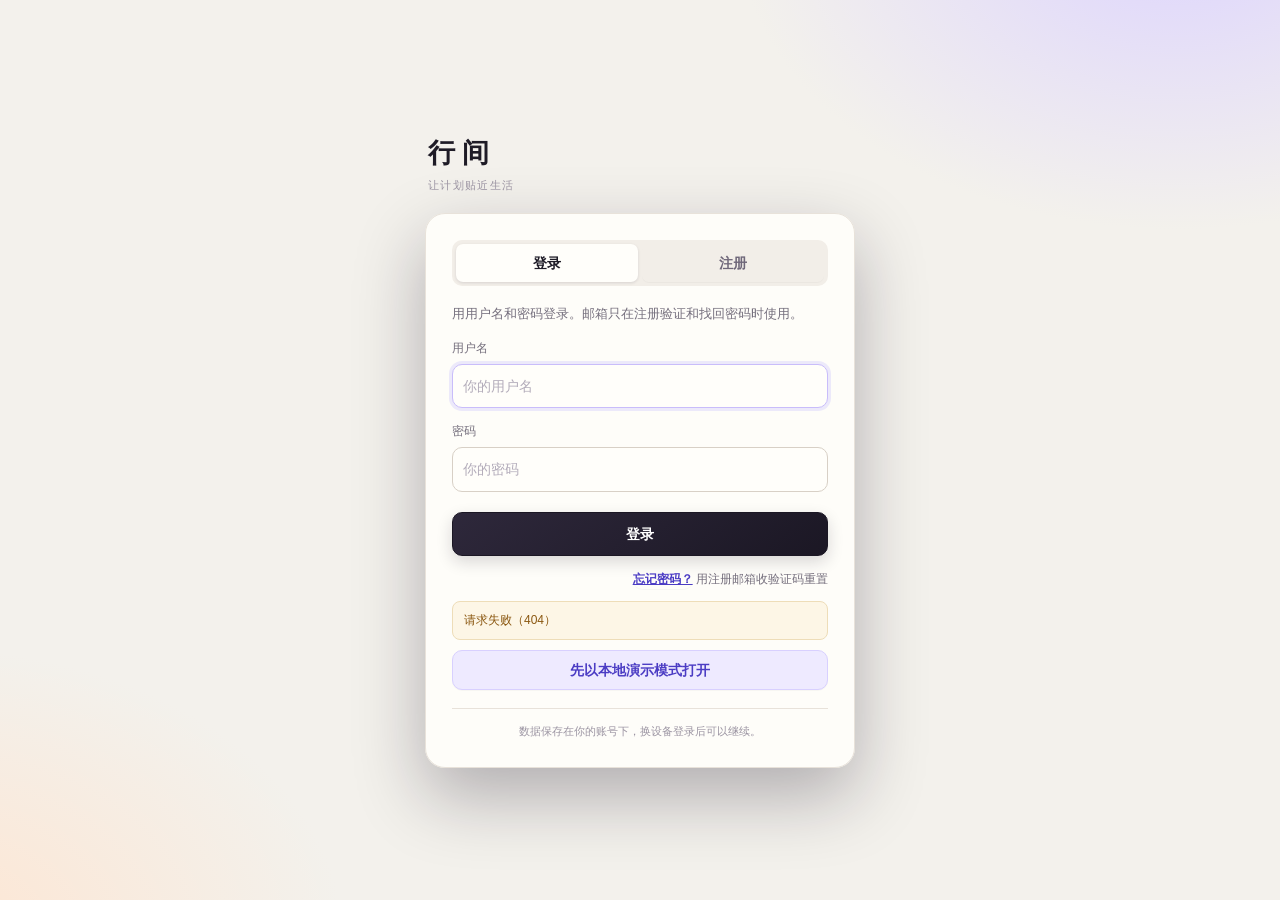
==== commit e7c7353c: "feat(web): ship v0.13 design layers and skin" ====
--- a/index.html
+++ b/index.html
@@ -1,8 +1,8 @@
-<!doctype html><html lang="zh-CN"><meta charset="utf-8"><meta name="viewport" content="width=device-width,initial-scale=1"><meta name="agent-endpoint" content=""><title>行间 · 功能结构 V0.4</title><link rel="stylesheet" href="agent.css"><link rel="stylesheet" href="auth.css">
+<!doctype html><html lang="zh-CN"><meta charset="utf-8"><meta name="viewport" content="width=device-width,initial-scale=1"><meta name="agent-endpoint" content=""><title>行间 · 功能结构 V0.13</title><link rel="stylesheet" href="revision.css"><link rel="stylesheet" href="examples.css"><link rel="stylesheet" href="home.css"><link rel="stylesheet" href="info-card.css"><link rel="stylesheet" href="refine.css"><link rel="stylesheet" href="reflect-data.css"><link rel="stylesheet" href="home-clean.css"><link rel="stylesheet" href="project.css"><link rel="stylesheet" href="workspace.css"><link rel="stylesheet" href="sidebar.css"><link rel="stylesheet" href="unify.css"><link rel="stylesheet" href="agent.css"><link rel="stylesheet" href="auth.css">
 <style>
 :root{--ink:#243b35;--muted:#667770;--line:#e3e9e5;--green:#326451;--soft:#eaf2ed;--bg:#fafcfb}*{box-sizing:border-box}body{margin:0;font:14px/1.6 'Segoe UI','Microsoft YaHei',sans-serif;color:var(--ink);background:var(--bg)}button,input,textarea,select{font:inherit;color:inherit}button{cursor:pointer;background:white;border:1px solid var(--line);border-radius:8px;min-height:40px;padding:7px 13px}button:hover{background:var(--soft)}button.active,.primary{background:var(--green);color:white;border-color:var(--green)}button:focus-visible,input:focus-visible,textarea:focus-visible{outline:2px solid #4d8a70;outline-offset:2px}input,textarea,select{border:1px solid var(--line);border-radius:8px;padding:10px;background:white}textarea{resize:vertical}h1,h2,h3,p{margin:0}h1{font-size:23px;font-weight:600}h2{font-size:18px;font-weight:600}h3{font-size:15px}small,.muted{color:var(--muted);font-size:12px}.app{display:grid;grid-template-columns:176px 1fr;height:100vh}.sidebar{border-right:1px solid var(--line);padding:26px 16px;display:flex;flex-direction:column;background:#f2f6f3}.brand{font-size:25px;letter-spacing:5px;margin:0 10px 34px;font-weight:650}.brand small{display:block;font-size:11px;letter-spacing:2px;font-weight:400}.nav{display:grid;gap:6px}.nav button{text-align:left;border:0;background:transparent;min-height:44px}.nav button.active{background:#dfeae3;color:#204e3c;font-weight:600}.sub{padding-left:21px;display:grid;gap:4px}.sidebar footer{margin-top:auto;display:grid;gap:12px}.avatar{display:inline-grid;place-items:center;background:#d9e7de;border-radius:50%;width:30px;height:30px}.shell{min-width:0;min-height:0;height:100vh;display:flex;flex-direction:column}.topbar{height:70px;flex-shrink:0;border-bottom:1px solid var(--line);display:flex;justify-content:space-between;align-items:center;padding:0 28px;background:white}.topbar small{margin-left:13px}.row{display:flex;align-items:center;gap:10px}.between{justify-content:space-between}.pill{font-size:12px;background:#edf2ee;border-radius:20px;padding:4px 10px;color:#4b6558}.workspace{flex:1;min-height:0;display:grid;grid-template-rows:minmax(0,70fr) minmax(190px,30fr)}.workspace.expanded{grid-template-rows:minmax(0,58fr) minmax(260px,42fr)}.upper{min-height:0;display:grid;grid-template-columns:285px 1fr}.tasks{padding:24px 20px;border-right:1px solid var(--line);overflow:auto;background:#fff}.sectionhead{display:flex;align-items:center;justify-content:space-between;margin-bottom:19px}.task{padding:15px 0;border-bottom:1px solid var(--line);display:flex;align-items:flex-start;gap:10px}.task input{margin-top:6px;accent-color:var(--green);width:17px;height:17px}.task .taskbody{flex:1;cursor:pointer}.task.done strong{text-decoration:line-through;color:var(--muted)}.task strong{font-weight:500;display:block;margin-bottom:5px}.task small{display:block}.tasknote{margin-top:24px;background:#f5f8f5;padding:13px;border-radius:8px;font-size:12px;color:var(--muted)}.calendar{display:flex;flex-direction:column;min-width:0;min-height:0;background:white}.calhead{padding:19px 23px 13px;display:flex;gap:10px;justify-content:space-between;align-items:center;flex-wrap:wrap}.seg{display:flex;gap:3px;background:#f0f4f1;border-radius:8px;padding:3px}.seg button{border:0;min-height:32px;padding:4px 12px;font-size:12px;background:transparent}.seg button.active{background:white;color:var(--ink);box-shadow:0 1px 4px #182c2015}.calcaption{padding:0 24px 12px;font-size:12px;color:var(--muted)}.scrollcal{overflow:auto;flex:1;min-height:0}.timeline{height:624px;position:relative;margin:10px 25px 20px 54px;background:repeating-linear-gradient(to bottom,var(--line) 0,var(--line) 1px,transparent 1px,transparent 48px)}.hour{position:absolute;left:-43px;font-size:11px;color:var(--muted);transform:translateY(-9px)}.event{position:absolute;left:14px;right:18px;border:0;border-left:3px solid #5e917a;border-radius:5px;background:#e4eee7;padding:6px 11px;text-align:left;min-height:24px;font-size:12px;overflow:hidden}.event[style*="height:28px"]{padding-top:3px;line-height:19px}.event[style*="height:28px"] b{display:inline;margin-right:12px}.event.blue{background:#e8eef6;border-color:#6e8eb4}.event.sand{background:#f4eddd;border-color:#b69b61}.event b{display:block;font-size:13px;font-weight:500}.weekgrid{display:grid;grid-template-columns:repeat(7,1fr);height:100%;gap:0}.weekcol{position:relative;border-right:1px solid var(--line)}.weeklabel{position:sticky;top:0;font-size:12px;background:#fff;padding:5px;text-align:center;z-index:2}.weekcol .event{left:3px;right:3px;font-size:10px;padding:4px}.weekcol .event b{font-size:11px}.ai{border-top:1px solid var(--line);padding:18px 30px;display:flex;flex-direction:column;min-height:0;background:#f5f8f5}.aihead{display:flex;align-items:center;justify-content:space-between;margin-bottom:9px}.spark{font-size:17px;color:var(--green);margin-right:6px}.aibody{overflow:auto;flex:1;min-height:25px;font-size:13px}.welcome{font-size:17px;margin:4px 0 9px}.composer{display:flex;gap:8px;align-items:center;background:white;padding:5px 7px 5px 17px;border:1px solid #d3e0d7;border-radius:30px;margin-top:9px}.composer input{flex:1;min-width:0;border:0;background:transparent;padding:7px 0;outline:none}.composer button{border-radius:50%;min-width:38px;width:38px;height:38px;min-height:38px;padding:0}.chips{display:flex;gap:6px;flex-wrap:wrap}.chips button{font-size:12px;min-height:30px;padding:3px 10px}.message{margin:7px 0;padding:8px 12px;border-radius:9px;background:white;max-width:90%}.message.user{background:#e3ede6;margin-left:auto}.proposal{border-left:3px solid #659078;padding:8px 12px;background:white;margin-top:8px}.proposal .row{margin-top:9px}.projectupper{grid-template-columns:260px 1fr}.goalitem{width:100%;text-align:left;margin-bottom:10px;padding:15px;background:white}.goalitem.active{color:var(--ink);background:var(--soft);border-color:#a6c3af}.goalitem strong{display:block;font-weight:550;margin-bottom:6px}.goalitem small{display:block}.detail{padding:24px 32px;overflow:auto;background:white}.goalmeta{margin:10px 0 24px;color:var(--muted);font-size:13px}.milestone{display:grid;grid-template-columns:28px 1fr;gap:12px;margin:0 0 0 4px;padding:0 0 23px;border-left:1px solid #d6e3d9}.dot{width:22px;height:22px;background:#edf3ef;border:1px solid #bfd3c5;border-radius:50%;margin-left:-11px;text-align:center;font-size:12px;line-height:20px}.milestone.current .dot{background:var(--green);color:white}.milestone p{font-size:13px;color:var(--muted);margin:4px 0 9px}.actionrow{background:#f5f8f5;padding:10px 13px;border-radius:6px;display:flex;align-items:center;justify-content:space-between;margin-top:7px}.reflection{flex:1;min-height:0;display:grid;grid-template-columns:190px minmax(300px,1fr) 340px}.history{padding:22px 13px;border-right:1px solid var(--line);overflow:auto}.history select{width:100%;margin:15px 0;font-size:12px}.historyitem{display:block;text-align:left;width:100%;border:0;background:transparent;margin-bottom:6px;padding:12px 10px}.historyitem.active{background:var(--soft);color:var(--ink)}.historyitem small{display:block;font-size:11px;margin-top:4px}.editor{display:flex;flex-direction:column;min-height:0;padding:28px;background:white}.editorhead{margin-bottom:24px}.editorhead p{font-size:13px;color:var(--muted);margin-top:5px}.editor textarea{flex:1;min-height:180px;border:0;border-radius:0;padding:17px 0;line-height:2;resize:none;outline:none;font-size:15px}.editorbottom{border-top:1px solid var(--line);padding-top:13px;display:flex;justify-content:space-between;align-items:center;gap:8px}.rightpanel{border-left:1px solid var(--line);min-height:0;display:grid;grid-template-rows:minmax(0,70fr) minmax(210px,30fr)}.facts{padding:23px 20px;overflow:auto;background:#f9fbf9}.facts .seg{margin:17px 0}.stat{font-size:32px;font-weight:500;letter-spacing:-1px;margin-top:20px}.bar{height:10px;background:#e8ece9;border-radius:5px;display:flex;overflow:hidden;margin:15px 0 22px}.bar i{background:#729680;width:38.5%}.bar i+ i{background:#a1b5cb;width:61.5%}.factline{display:flex;justify-content:space-between;margin:12px 0;font-size:13px}.notice{border:1px dashed #c6d3c9;border-radius:7px;padding:12px;font-size:12px;color:var(--muted);margin-top:18px}.rightpanel .ai{padding:15px 17px}.rightpanel .welcome{font-size:14px}.rightpanel .composer{padding-left:12px}.rightpanel .composer input{font-size:12px}.rightpanel .aihead small{font-size:11px}.endchat{font-size:12px;min-height:30px;margin-top:7px}.weekbars{display:flex;gap:10px;align-items:flex-end;height:130px;margin:20px 0}.weekbar{flex:1;text-align:center;font-size:11px;color:var(--muted)}.weekbar i{display:block;background:#dfe8e2;border-radius:4px;height:4px;margin-bottom:7px}.weekbar.known i{height:80px;background:#799c86}.settings{padding:35px;max-width:800px}.settingrow{display:flex;align-items:center;justify-content:space-between;border-bottom:1px solid var(--line);padding:24px 0;gap:30px}.settingrow p{color:var(--muted);font-size:13px}.toast{position:fixed;bottom:24px;left:50%;transform:translateX(-50%);background:#294f3e;color:white;padding:12px 20px;border-radius:9px;z-index:99;max-width:90%;box-shadow:0 6px 30px #1232}.hidden{display:none!important}dialog{border:1px solid var(--line);border-radius:14px;width:440px;max-width:92%;padding:26px;box-shadow:0 20px 90px #183a2628}dialog::backdrop{background:#1a342c42}dialog label{display:block;margin-top:15px;font-size:13px}dialog input,dialog select{width:100%;margin-top:5px}dialog .row{margin-top:23px;justify-content:flex-end}.empty{padding:28px 12px;color:var(--muted);font-size:13px}.mobilehint{display:none}
 @media(min-width:1600px){.reflection{grid-template-columns:210px minmax(400px,1fr) 380px}.upper{grid-template-columns:320px 1fr}}@media(max-width:1100px){.app{grid-template-columns:140px 1fr}.sidebar{padding:22px 10px}.reflection{grid-template-columns:150px minmax(250px,1fr) 285px}.editor{padding:22px 18px}.upper{grid-template-columns:240px 1fr}.topbar{padding:0 20px}.ai{padding:16px 22px}}@media(max-width:800px){.app{display:block;height:auto;min-height:100vh}.sidebar{padding:12px;border-right:0;border-bottom:1px solid var(--line)}.brand{font-size:19px;margin:0 0 10px}.brand small,.sidebar footer{display:none}.nav{display:flex;gap:3px;flex-wrap:wrap}.nav button{font-size:13px;padding:7px 10px}.sub{display:flex;padding:0}.topbar{height:65px;padding:0 16px}.topbar h1{font-size:19px}.topbar small{display:none}.shell{min-height:85vh;height:auto}.workspace,.workspace.expanded{display:flex;flex-direction:column}.upper,.projectupper{display:block}.tasks{border-right:0;border-bottom:1px solid var(--line);max-height:300px;padding:20px}.calendar{height:510px}.ai{min-height:220px;padding:18px}.reflection{display:flex;flex-direction:column}.history{border-right:0;padding:15px;display:flex;gap:8px;overflow:auto;align-items:center}.history h3{white-space:nowrap}.history select{min-width:100px;width:100px}.historyitem{min-width:130px;margin:0}.editor{min-height:480px;padding:22px}.rightpanel{border-left:0;display:block}.facts{padding:22px}.rightpanel .ai{min-height:270px}.settings{padding:22px}.settingrow{gap:15px}.settingrow input,.settingrow select{max-width:145px}.composer input{font-size:16px}.detail{padding:23px}.weeklabel{font-size:10px}.calhead{padding:16px}.editorbottom{flex-wrap:wrap}.topbar .pill{font-size:10px}.weekcol .event b{font-size:10px}}
-</style>
+</style><link rel="stylesheet" href="warmgrid-skin.css">
 <body class="xj-booting"><div class="app"><aside class="sidebar"><div class="brand">行间<small>让计划贴近生活</small></div><nav class="nav"><button data-nav="home">⌂ &nbsp; Home</button><button data-nav="project">▦ &nbsp; Project</button><button id="reflectToggle">◷ &nbsp; 反思 <span id="arrow">⌄</span></button><div class="sub" id="subnav"><button data-nav="daily">日反思</button><button data-nav="weekly">周反思</button></div></nav><footer><button data-nav="settings">⚙ &nbsp; 设置</button><div class="row"><span class="avatar" id="sidebarAvatar">明</span><small id="sidebarName">我的空间</small></div></footer></aside><main class="shell"><header class="topbar"><div class="row"><h1 id="pageTitle">今天</h1><small id="pageSubtitle">把注意力留给眼前的事</small></div><div class="row topbaractions"><span class="pill" id="agentState">AI 离线</span><span class="pill syncpill" id="syncState" role="status" aria-live="polite">正在载入</span><button class="accountbtn" id="accountBtn" type="button" title="账号与同步" aria-haspopup="dialog"><span class="avatar" id="accountAvatar">明</span><span id="accountName">我的空间</span></button></div></header><div id="view" style="display:contents"></div></main></div><div id="toast" class="toast hidden" role="status"></div><dialog id="modal"></dialog>
 <script src="auth.js"></script>
 <script>
@@ -35,4 +35,4 @@
 function generate(){let r=review(),c=chats[chatkey()]||[],u=c.filter(x=>x.role==='user').map(x=>x.text);r.report=(page==='weekly'?'本周观察':'每日 AI 观察')+'\n\n'+(selected==='2026-10-31'||page==='weekly'?'已记录的投入：英语练习 25 分钟；临时整理资料约 40 分钟。其余时段缺少记录。':'这一天尚无活动记录。')+(u.length?'\n\n你提到：'+u.join('；'):'\n\n本次未补充聊天内容，仅根据现有记录整理。')+(data.extra.some(e=>e.actual)?'\n\n新增活动记录已纳入时间使用页。':'')+'\n\n待你判断：这些变化意味着什么？是否需要改变下一步？\n\n（固定逻辑演示，未调用真实 AI）';data.reviews[key()]=r;save();reportTab=true;render();toast(filter==='all'?'AI 观察已更新到这条历史记录':'AI 观察已保存；当前标签筛选可能隐藏该记录')}
 function show(html){$('#modal').innerHTML=html;$('#modal').showModal();$('#modal').querySelectorAll('[data-close]').forEach(b=>b.onclick=()=>$('#modal').close())}
 function form(type,title='',hour=14){let g=data.goals[goal],edit=type==='editgoal',isgoal=type==='goal'||edit,isaction=type==='action';let names={task:'添加待办',habit:'添加习惯',actual:'补记付出',schedule:'安排时间',goal:'添加目标',editgoal:'编辑目标',action:'添加下一步'};show(`<form id="entryForm"><h2>${names[type]}</h2><label>${isgoal?'目标':'名称'}<input name="title" required maxlength="100" value="${esc(edit?g.title:title)}" placeholder="具体想做什么？"></label>${isgoal?`<label>完成标准<input name="standard" required value="${esc(edit?g.standard:'')}" placeholder="什么结果代表完成？"></label><label>期望日期（可调整）<input name="date" type="date" required value="${edit?g.date:'2026-11-27'}"></label>`:`<label>预计${type==='actual'?'实际投入':'用时'}（分钟）<input name="minutes" type="number" min="5" max="480" step="5" value="30" required></label>${type==='schedule'||type==='actual'?`<div class="row" style="margin-top:0"><label>日期<input name="date" type="date" required value="${date}"></label><label>开始时间<input name="time" type="time" required value="${String(Math.floor(hour)).padStart(2,'0')}:${hour%1?'30':'00'}" min="00:00" max="23:59"></label></div>`:''}${type==='habit'?'<p class="notice">本版展示每天重复的习惯；复杂重复规则留待后续。</p>':''}`}<div class="row"><button type="button" data-close>取消</button><button class="primary">${type==='actual'?'保存记录':'保存'}</button></div></form>`);$('#entryForm').onsubmit=e=>{e.preventDefault();let f=new FormData(e.target),n=f.get('title').trim();if(!n)return;let m=Number(f.get('minutes'));if(isgoal){let obj={title:n,standard:f.get('standard'),date:f.get('date'),stages:edit?g.stages:['明确第一阶段成果','推进关键行动','检查完成结果'],actions:edit?g.actions:[],stage:edit?(g.stage||0):0,outcomes:edit?(g.outcomes||[]):[]};if(edit)data.goals[goal]=obj;else{data.goals.push(obj);goal=data.goals.length-1}}else if(isaction)g.actions.push(n+' · '+m+' 分钟');else if(type==='schedule'||type==='actual'){let [h,mm]=f.get('time').split(':').map(Number);data.extra.push({title:n,date:f.get('date'),start:h+mm/60,dur:m,actual:type==='actual',note:f.get('time')+' · '+m+' 分钟',color:type==='actual'?'blue':''});if(type==='actual')toast('实际记录已保存；不会改写计划')}else data.tasks.push({id:Date.now(),title:n,minutes:m,goal:type==='habit'?'习惯 · 每天':'未关联目标',done:false});save();$('#modal').close();render()}}
-</script><script src="agent.js"></script><script src="pages-bootstrap.js"></script></body></html>
+</script><script src="revision.js"></script><script src="examples.js"></script><script src="home.js"></script><script src="info-card.js"></script><script src="refine.js"></script><script src="reflect-data.js"></script><script src="home-clean.js"></script><script src="project.js"></script><script src="workspace.js"></script><script src="sidebar.js"></script><script src="unify.js"></script><script src="agent.js"></script><script src="app-bridge.js"></script><script src="pages-bootstrap.js"></script></body></html>
--- a/revision.css
+++ b/revision.css
@@ -0,0 +1,3 @@
+:root{--ink:#253c37;--green:#326451}.workspace,.workspace.expanded{grid-template-rows:minmax(0,7fr) minmax(220px,3fr)}.upper{grid-template-columns:260px minmax(0,1fr)}.tasks{padding:19px 17px}.calendar{padding:0 16px 9px}.calhead{padding:15px 2px 10px}.calcaption{padding:0 2px 9px}.threeframe{flex:1;min-height:0;display:grid;grid-template-columns:32px 1fr 32px;gap:5px}.edge{padding:0;align-self:stretch;border:0;background:#f3f7f4;font-size:24px;border-radius:6px}.daycanvas{min-height:0;display:grid;grid-template-columns:37px repeat(3,minmax(0,1fr));grid-template-rows:38px minmax(0,1fr);position:relative}.dayhead{text-align:center;font-size:12px;padding:5px;cursor:pointer;border-bottom:1px solid var(--line)}.dayhead.selected{background:#e7f0e9;color:#27583f;font-weight:600}.ruler{position:relative;font-size:10px;color:var(--muted);margin-top:5px;margin-bottom:6px}.ruler span{position:absolute;right:5px;transform:translateY(-50%)}.daycolumn{position:relative;border-right:1px solid var(--line);margin:5px 0 6px;background:repeating-linear-gradient(to bottom,var(--line) 0,var(--line) 1px,transparent 1px,transparent calc(100% / 24));touch-action:pan-y}.daycolumn.selected{background-color:#fcfefc}.compactevent{position:absolute;left:4px;right:4px;border:0;border-left:3px solid #6b977d;border-radius:3px;background:#deebe1;min-height:12px;height:var(--eventheight);padding:0 5px;text-align:left;overflow:hidden;font-size:11px;line-height:14px;white-space:nowrap;text-overflow:ellipsis;z-index:2}.compactevent.blue{background:#e3eaf4;border-color:#8ca5c3}.compactevent.sand{background:#f4ead4;border-color:#b49c64}.projectboard{padding:20px 28px;min-height:0;display:flex;flex-direction:column;overflow:hidden;background:white}.boardhead{display:flex;gap:10px;align-items:center;margin-bottom:18px}.category{border:0;background:#f1f5f2;min-width:88px}.listhead,.goalrow{display:grid;grid-template-columns:minmax(160px,1.6fr) 1fr 1fr 40px;gap:20px;align-items:center}.listhead{padding:10px 17px;background:#f6f8f6;font-size:12px;color:var(--muted);border-radius:7px}.goalrow{padding:22px 17px;border-bottom:1px solid var(--line);cursor:pointer}.goalrow:hover{background:#f8fbf8}.goalrow strong{font-size:15px;font-weight:550}.goalrow small{display:block;margin-top:5px}.progress{height:6px;background:#e8eee9;border-radius:9px;overflow:hidden;max-width:160px;margin-top:8px}.progress i{display:block;height:100%;background:#719681}.listfooter{margin-top:auto;padding-top:15px;display:flex;justify-content:space-between;align-items:center;font-size:12px;color:var(--muted)}.reflectupper{display:grid;grid-template-columns:180px minmax(230px,1fr) minmax(300px,370px);min-height:0}.history{padding:17px 12px}.history details{margin:12px 0}.history summary{cursor:pointer;font-size:13px;font-weight:550;padding:7px 0}.historyitem{padding:9px;font-size:12px}.editor{padding:20px}.editorhead{margin-bottom:15px}.editor textarea{min-height:80px;font-size:14px}.editorhead h2{font-size:17px}.facts{padding:19px;border-left:1px solid var(--line)}.donutrow{display:flex;align-items:center;gap:18px;margin:20px 0}.donut{width:135px;height:135px;flex-shrink:0;border-radius:50%;position:relative;background:conic-gradient(#628d75 0deg 6.25deg,#9db3cf 6.25deg 16.25deg,#e7ece8 16.25deg 360deg)}.donut:after{content:'';position:absolute;inset:17px;border-radius:50%;background:#f9fbf9}.donutlabel{position:absolute;inset:0;display:flex;flex-direction:column;align-items:center;justify-content:center;z-index:1;font-size:24px;font-weight:600}.donutlabel small{font-weight:400;font-size:11px}.legend{font-size:12px;line-height:2.1}.legend i{display:inline-block;width:7px;height:7px;border-radius:50%;margin-right:7px}.metricgrid{display:grid;grid-template-columns:1fr 1fr;gap:8px}.metric{background:white;border:1px solid var(--line);border-radius:7px;padding:11px}.metric strong{font-size:19px;display:block}.metric small{font-size:11px}.facts .notice{margin-top:12px;padding:9px;font-size:11px}.observation{font-size:12px;white-space:pre-line;line-height:1.8;max-height:125px;overflow:auto;margin-top:13px}.ai{padding:16px 26px}.aibody{min-height:0}.welcome{font-size:17px}.composer{margin-top:8px}.task{padding:13px 0}.tasknote{margin-top:16px}.editorbottom button{min-height:32px}.reportbuttons{display:flex;gap:6px;align-items:center}.dialogprogress{padding:13px 0;border-bottom:1px solid var(--line)}.dialogprogress p{font-size:13px;color:var(--muted)}.mobile-settings{display:none}.topbar h1{letter-spacing:.3px}.aihead small{font-size:12px}
+@media(max-width:1150px) and (min-width:801px){.reflectupper{grid-template-columns:145px minmax(190px,1fr) 295px}.donut{width:110px;height:110px}.donutrow{gap:10px}.upper{grid-template-columns:225px 1fr}.goalrow,.listhead{gap:10px}.projectboard{padding:19px}}
+@media(max-width:800px){.workspace,.workspace.expanded{display:flex}.upper{display:flex;flex-direction:column}.calendar{height:620px;min-height:620px;padding:0 8px 10px}.threeframe{grid-template-columns:23px 1fr 23px;gap:2px}.daycanvas{grid-template-columns:29px repeat(3,minmax(0,1fr))}.dayhead{font-size:10px;padding:6px 0}.compactevent{left:2px;right:2px;font-size:10px;padding:0 2px}.ruler{font-size:9px}.calhead .row{gap:5px}.calhead button{padding:5px 8px}.calhead h2{font-size:16px}.reflectupper{display:flex;flex-direction:column}.reflectupper .history{display:block;max-height:230px;overflow:auto}.history details{display:inline-block;vertical-align:top;min-width:130px;margin:4px}.history .historyitem{min-width:110px}.reflectupper .editor{min-height:390px}.facts{border-left:0;border-top:1px solid var(--line)}.donutrow{justify-content:center}.ai{min-height:240px}.projectboard{min-height:430px;padding:18px 12px}.listhead,.goalrow{grid-template-columns:1.3fr 1fr 1fr 14px;gap:8px;padding:15px 4px;font-size:11px}.goalrow strong{font-size:13px}.goalrow small{font-size:10px}.category{min-width:0;padding:6px 11px}.mobile-settings{display:block}.progress{max-width:90px}.topbar{height:60px}.boardhead{gap:6px}.listfooter{font-size:11px}}
--- a/examples.css
+++ b/examples.css
@@ -0,0 +1 @@
+.calendarviewport{min-height:0;overflow-y:auto;overflow-x:hidden;scrollbar-width:thin;position:relative}.daycanvas{height:700px;min-height:0}.dayhead{position:sticky;top:0;z-index:5;background:#fff}.dayhead.selected{background:#e7f0e9}.daycanvas>div:first-child{position:sticky;top:0;background:#fff;z-index:5}.examplebar{display:flex;align-items:center;gap:7px;margin:0 0 9px;flex-wrap:wrap}.examplebar span{font-size:11px;color:var(--muted)}.examplebar button{font-size:11px;min-height:28px;padding:3px 10px}.scopebadge{margin:13px 0 0;padding:6px 9px;border-radius:6px;background:#eaf1ec;font-size:12px}.projectboard .examplebar{margin-top:-7px;margin-bottom:9px}.ai{padding-top:12px;padding-bottom:12px}.ai .chips button{min-height:27px}.compactevent{font-size:11px;min-height:14px}.calendar .calcaption{font-size:11px}.threeframe{min-height:0}.history{overflow:auto}@media(max-width:800px){.calendar{height:650px;min-height:650px}.examplebar{gap:5px}.ai{min-height:270px}}
--- a/home.css
+++ b/home.css
@@ -0,0 +1,4 @@
+body.homepage .topbar{display:none}body.homepage .shell{height:100vh}body.homepage .workspace{grid-template-rows:minmax(0,7fr) minmax(240px,3fr)}.hupper{display:grid;grid-template-columns:302px minmax(0,1fr);min-height:0;background:white}.todo-panel{padding:21px 18px;border-right:1px solid var(--line);overflow:auto;background:#fbfcfb}.todo-heading{display:flex;justify-content:space-between;align-items:center;margin-bottom:4px}.todo-heading h2{font-size:18px}.todo-cards{margin-top:15px;display:grid;gap:9px}.todo-card{border:1px solid #dfe6e1;border-radius:7px;background:white;padding:13px;cursor:pointer;box-shadow:0 1px 2px #213d2d05}.todo-card:hover{border-color:#a6bdad}.todo-card .row{gap:8px}.todo-card strong{font-size:14px;font-weight:550;flex:1}.todo-card.done strong{text-decoration:line-through;color:#728078}.todo-card input{width:16px;height:16px;accent-color:var(--green);padding:0}.todo-meta{display:flex;gap:6px;flex-wrap:wrap;margin:10px 0 0 23px;font-size:11px;color:var(--muted)}.tagchip{background:#f8efce;color:#73602e;border-radius:10px;padding:0 7px}.priority{color:#955334}.subpreview{font-size:12px;color:#6b7770;padding:7px 0 0 23px}.duration{font-size:11px;color:#69776e;border:1px solid #e6ebe7;padding:0 5px;border-radius:4px}.hcalendar{min-width:0;min-height:0;display:flex;flex-direction:column;padding:18px 16px 11px}.hcalhead{display:flex;align-items:center;justify-content:space-between;gap:9px;margin-bottom:11px}.hcalhead h2{font-size:18px}.hcalhead small{font-size:11px}.hcalhead .row{gap:6px}.hcalhead button{min-height:34px;font-size:12px;padding:5px 10px}.hcalhint{font-size:11px;color:var(--muted);margin:0 0 9px}.hframe{display:grid;grid-template-columns:24px minmax(0,1fr) 24px;gap:5px;min-height:0;flex:1}.hscroll{overflow:auto;scrollbar-width:thin;min-height:0}.hgrid{display:grid;grid-template-columns:37px repeat(3,minmax(0,1fr));grid-template-rows:38px minmax(0,1fr)}.hdayhead{position:sticky;top:0;z-index:6;background:#fff;border-bottom:1px solid var(--line);text-align:center;padding:7px 1px;font-size:12px;cursor:pointer}.hdayhead.sel{background:#e6f0e8;color:#2e5b43;font-weight:600}.hcorner{position:sticky;top:0;background:white;z-index:6}.hhours{position:relative;margin-top:6px;margin-bottom:7px}.hhours span{position:absolute;right:5px;transform:translateY(-50%);font-size:10px;color:#65776c}.hday{position:relative;border-right:1px solid var(--line);margin:6px 0 7px;background:repeating-linear-gradient(to bottom,#e8eee9 0,#e8eee9 1px,transparent 1px,transparent calc(100% / 24))}.hday.sel{background-color:#fcfefc}.hblock{position:absolute;left:4px;right:5px;padding:1px 6px;background:#e1ebe2;border:0;border-left:3px solid #71967c;border-radius:3px;text-align:left;min-height:15px;overflow:hidden;font-size:11px;line-height:14px;z-index:2;white-space:nowrap;text-overflow:ellipsis}.hblock.blue{background:#e5eaf5;border-color:#90a5c8}.hblock.gold{background:#f6edcf;border-color:#c6a451}.hblock.actual{background:#e4eee9;border-style:dashed}.hblock.locked{background:#eeedf3;border-color:#9c93b4}.hai{padding:14px 24px;border-top:1px solid var(--line);background:#f5f8f5;min-height:0;display:flex;flex-direction:column}.hai-top{display:flex;justify-content:space-between;align-items:center;gap:10px}.hai-top h3{font-size:14px}.hai-top small{font-size:11px}.hai-scroll{overflow:auto;flex:1;min-height:0;margin-top:6px;font-size:13px}.hai-welcome{font-size:17px;margin:5px 0}.scenariochips{display:flex;gap:6px;flex-wrap:wrap;margin-top:8px}.scenariochips button{font-size:11px;min-height:28px;padding:3px 10px}.hai .composer{margin-top:9px;flex-shrink:0}.hai .composer input{font-size:14px}.draftbox{background:white;border:1px solid #d9e5db;border-radius:8px;padding:12px;margin:7px 0;max-width:920px}.draftbox h3{font-size:14px;margin-bottom:5px}.draftbox p{font-size:12px;margin:4px 0;color:#4f6557}.candidate{display:inline-flex;gap:8px;align-items:center;margin:7px 7px 3px 0;background:#f7faf7;padding:6px 10px;border-radius:6px;font-size:12px}.candidate input{accent-color:var(--green)}.alertbox{border-left:4px solid #c28639;background:#fff9ed;padding:11px 14px;border-radius:5px;margin:7px 0}.alertbox strong{font-size:14px;color:#805719}.alertbox p{font-size:12px;color:#715d3e;margin:4px 0}.hformgrid{display:grid;grid-template-columns:1fr 1fr;gap:0 14px}.hformgrid label{min-width:0}.hformgrid .wide{grid-column:1/-1}.hformgrid textarea{width:100%;margin-top:5px;min-height:68px;font-size:13px}.hformgrid label{font-size:12px;margin-top:12px}.hformgrid input,.hformgrid select{font-size:13px;padding:8px}.lockline{display:flex;align-items:center;gap:10px;background:#f4f6f5;border-radius:7px;padding:9px;margin-top:14px}.lockline input{width:17px;margin:0}.lockline span{font-size:12px}.hmodal{width:540px;max-height:90vh;overflow:auto}.hmodal .row{margin-top:17px}.formerror{color:#9a3f32;font-size:12px;margin-top:12px;min-height:1px}.recordbadge{font-size:11px;background:#edf0ec;color:#536850;border-radius:5px;padding:1px 5px}.hbuttons{display:flex;gap:7px;flex-wrap:wrap;margin-top:9px}.hbuttons button{font-size:12px;min-height:32px}.voicestate{font-size:12px;color:#6a634b;padding:6px 0}.undo-btn{border:0;background:transparent;font-size:12px}.hdetail{padding:8px 0;font-size:13px}.hdetail dt{color:var(--muted);font-size:11px;margin-top:10px}.hdetail dd{margin:2px 0}.note-footer{font-size:11px;color:var(--muted);margin:14px 0}.hday .hblock:focus{z-index:5}.hcalhead select{min-height:33px;font-size:12px;padding:4px}.hai button:disabled{opacity:.5;cursor:default}
+@media(max-width:1050px) and (min-width:801px){.hupper{grid-template-columns:250px minmax(0,1fr)}.hcalendar{padding:15px 10px}.hcalhead{flex-wrap:wrap}.todo-panel{padding:17px 13px}}
+@media(max-width:800px){body.homepage .shell{height:auto}.hupper{display:flex;flex-direction:column}.todo-panel{max-height:380px;border-right:0;border-bottom:1px solid var(--line)}.hcalendar{height:650px;min-height:650px;padding:16px 8px}.hcalhead{flex-wrap:wrap}.hframe{grid-template-columns:18px minmax(0,1fr) 18px;gap:2px}.hgrid{grid-template-columns:29px repeat(3,minmax(0,1fr))}.hdayhead{font-size:10px}.hblock{left:2px;right:2px;font-size:10px;padding:1px 2px}.hai{min-height:340px;padding:15px}.hai-scroll{min-height:80px}.hmodal{padding:20px}.hformgrid{gap:0 9px}.hai .composer input{font-size:16px}.hcalhead h2{font-size:17px}}
+.hai .composer{padding-top:3px;padding-bottom:3px}.hai .composer input{padding-top:4px;padding-bottom:4px}.hai .composer button{width:32px;height:32px;min-width:32px;min-height:32px}.draftbox{padding:7px 10px;margin:3px 0}.draftbox h3{margin-bottom:2px}.draftbox p{margin:1px 0;font-size:12px;line-height:1.5}.draftbox .candidate{margin-top:3px;margin-bottom:0;padding:3px 8px}.draftbox .hbuttons{margin-top:5px}.draftbox .hbuttons button{min-height:28px;padding:3px 10px}.draftbox .candidate input{margin:0}
--- a/info-card.css
+++ b/info-card.css
@@ -0,0 +1 @@
+dialog.infocard{width:420px;max-width:94vw;padding:0;border:1px solid #ececec;border-radius:8px;background:white;color:#292929;font-family:'Segoe UI','Microsoft YaHei',sans-serif;box-shadow:0 16px 55px #17271e25;max-height:90vh;overflow:auto}.info-top{height:45px;display:flex;gap:10px;align-items:center;padding:0 17px;border-bottom:1px solid #f1f1f1}.iconbtn{padding:0;border:0;background:transparent;min-height:27px;width:25px;display:inline-grid;place-items:center;color:#929292;border-radius:4px}.iconbtn:hover{background:#f4f4f4}.iconbtn svg{width:18px;height:18px;fill:none;stroke:currentColor;stroke-width:1.6;stroke-linecap:round;stroke-linejoin:round}.divider{height:16px;width:1px;background:#e8e8e8}.info-date{border:0;background:transparent;color:#f4544f;padding:0;min-height:27px;font-size:13px;display:flex;align-items:center;gap:6px;flex:1;text-align:left}.info-date span{white-space:nowrap;max-width:290px;overflow:hidden;text-overflow:ellipsis}.info-date svg{width:17px;height:17px;stroke:currentColor;fill:none;stroke-width:1.7}.info-main{padding:10px 18px 0}.info-titleline{display:flex;align-items:center;gap:10px}.info-title{font-size:17px!important;font-weight:650;border:0!important;padding:0!important;outline:none;flex:1;min-width:0;background:white}.info-body{display:block;resize:none;border:0;outline:none;width:100%;font-size:13px;line-height:1.8;padding:7px 0;min-height:47px;color:#555}.info-body::placeholder{color:#c1c1c1}.info-subtasks{margin:0 0 12px 23px}.info-subrow{display:flex;align-items:center;gap:8px;border-bottom:1px solid #f3f3f3;min-height:32px}.info-subrow input[type=checkbox]{width:15px;height:15px;accent-color:#a19aab;flex-shrink:0;margin:0 0 0 -23px}.info-subrow input[type=text]{border:0;outline:none;padding:3px 0;font-size:12px;min-width:0;flex:1}.info-subrow input::placeholder{color:#cecece}.info-subrow.done input[type=text]{text-decoration:line-through;color:#aaa}.info-subrow .iconbtn{font-size:15px;min-height:24px;width:20px}.info-tags{display:flex;gap:6px;align-items:center;flex-wrap:wrap;min-height:27px;margin-top:18px}.info-tag{background:#fff0bb;color:#8c7c49;border:0;border-radius:10px;font-size:11px;padding:0 7px;min-height:18px;line-height:18px}.info-tagadd{color:#9e81fd;border:1px solid #b7a0ff;border-radius:12px;width:26px;min-height:18px;height:18px;padding:0;font-size:15px;line-height:16px;background:white}.info-bottom{display:flex;align-items:center;padding:13px 15px 12px;gap:9px;margin-top:28px}.info-goal{display:flex;gap:5px;align-items:center;border:0;background:transparent;padding:0;min-height:28px;color:#858585;font-size:12px;margin-right:auto;max-width:210px;overflow:hidden;text-overflow:ellipsis;white-space:nowrap}.info-goal svg{width:17px;height:17px;stroke:currentColor;fill:none;stroke-width:1.7;flex-shrink:0}.info-save{padding:0 7px;min-height:26px;font-size:11px;border:0;background:#f5f6f5;color:#657569}.info-panel{margin:6px 15px;padding:12px;background:#fafbfa;border:1px solid #eeeeed;border-radius:6px;font-size:12px}.info-panel label{font-size:11px;margin-top:8px;display:block}.info-panel input,.info-panel select,.info-panel textarea{width:100%;padding:6px;font-size:12px;margin-top:3px;min-width:0}.info-panel .row{margin:0;gap:8px}.info-panel .row label{flex:1;min-width:0}.info-panel .lockline{padding:6px;margin-top:8px}.info-panel .lockline input{width:15px}.info-panel button{min-height:27px;font-size:12px;padding:3px 8px}.priority-options{display:flex;gap:6px}.priority-options button{flex:1}.info-error{font-size:11px;color:#b74739;margin:0 17px}.formatbar{display:flex;gap:5px;border-bottom:1px solid #f0f0f0;padding-bottom:5px}.formatbar button{border:0;min-height:25px;padding:2px 7px}.comment-item{font-size:12px;background:#f3f5f3;padding:6px 9px;border-radius:5px;margin-bottom:6px}.info-lockmark{font-size:11px;color:#8b8298;display:block;margin:5px 0 0}.info-titleline .iconbtn{width:24px}.info-top .flag-high{color:#ed6d59}.info-top .flag-mid{color:#b79e53}.info-top .flag-low{color:#729ac0}.info-footerhint{font-size:10px;color:#a0a0a0;margin-left:2px}.info-detail-extra{font-size:11px;color:#8c8c8c;margin:4px 0}.iconbtn.closeinfo{font-size:20px;width:20px}.info-panel[hidden]{display:none}.info-body:focus{outline:none}@media(max-width:500px){dialog.infocard{width:400px}.info-date span{max-width:235px}.info-bottom{gap:6px}.info-goal{max-width:170px}}
--- a/refine.css
+++ b/refine.css
@@ -0,0 +1,3 @@
+body.cleanpage .topbar{display:none}body.cleanpage .shell{height:100vh}body.cleanpage .examplebar,body.cleanpage .ai>.chips{display:none}body.cleanpage .boardhead>small{display:none}body.cleanpage .listfooter>span{display:none}body.cleanpage .listfooter{justify-content:flex-end}body.cleanpage .ai{padding:18px 26px 20px}body.cleanpage .aihead{margin-bottom:4px}body.cleanpage .aibody{display:flex;flex-direction:column;align-items:center;justify-content:center;text-align:center;scrollbar-width:thin}body.cleanpage .aibody .welcome{font-size:18px;margin:12px 0}body.cleanpage .aibody>.muted{display:none}body.cleanpage .aibody>.message,body.cleanpage .aibody>.proposal{width:min(680px,100%);text-align:left;flex-shrink:0}body.cleanpage .composer{width:min(560px,100%);margin:10px auto 0;min-height:44px;flex-shrink:0}body.cleanpage .endchat{align-self:center;margin-top:8px;width:auto;padding:3px 15px;font-size:11px}body.cleanpage .aibody>small{display:none}.refine-history{display:flex;flex-direction:column;overflow:hidden;padding:20px 12px;min-height:0}.history-scroll{flex:1;overflow:auto;min-height:0;scrollbar-width:thin;padding-right:3px}.history-scroll details{display:block;margin:10px 0}.history-scroll summary{cursor:pointer;font-size:12px;padding:8px 0;font-weight:550}.history-scroll .historyitem{font-size:12px;padding:10px}.filter-bottom{border-top:1px solid var(--line);padding-top:12px;margin-top:12px}.filter-bottom strong{display:block;font-size:11px;font-weight:500;color:var(--muted);margin-bottom:7px}.filter-bottom .chips{gap:4px}.filter-bottom .chips button{font-size:11px;min-height:27px;padding:3px 7px}.clean-editor{padding:24px;min-height:0;display:flex;flex-direction:column;overflow:hidden;background:white}.clean-editor-head{display:flex;justify-content:space-between;align-items:center;gap:8px;margin-bottom:13px}.clean-editor-head h2{font-size:17px}.autosave-state{font-size:11px;color:#77857c;min-width:58px;text-align:right}.reflection-writing{flex:1;min-height:0;display:flex;flex-direction:column;position:relative;overflow:hidden}.reflection-writing textarea{flex:1;min-height:65px;border:0;outline:none;padding:8px 0 12px;font-size:14px;line-height:1.9;resize:none;scrollbar-width:thin;background:white}.template-start{padding:8px 0 18px}.template-start p{font-size:11px;color:var(--muted);margin-bottom:9px}.template-cards{display:grid;grid-template-columns:repeat(3,1fr);gap:9px}.template-card{padding:13px 9px;text-align:left;background:#f8faf8;min-height:83px;border:1px solid #e2e9e3;border-radius:7px;font-size:12px}.template-card strong{display:block;font-size:12px;margin-bottom:4px;font-weight:550}.template-card small{font-size:10px;line-height:1.5;display:block}.template-card:hover{border-color:#a2bea9;background:#eef5ef}.clean-editor-footer{border-top:1px solid var(--line);padding-top:12px}.clean-editor-footer .chips button{font-size:11px;min-height:27px}.clean-facts{padding:23px 20px;overflow:auto;scrollbar-width:thin;border-left:1px solid var(--line);background:#f9fbf9}.clean-facts-header{display:flex;justify-content:space-between;align-items:center;gap:12px;margin-bottom:16px}.clean-facts-header h3{font-size:14px}.clean-facts-header time{font-size:11px;color:var(--muted)}.clean-facts .donutrow{margin:20px 0}.clean-facts .legend{font-size:11px;line-height:2.3}.clean-facts .donut{width:135px;height:135px}.clean-facts .notice{font-size:11px;padding:10px;line-height:1.7}.clean-facts .factline{font-size:11px;margin:7px 0}.clean-facts .metric strong{font-size:19px}.info-panel.floating-option{position:fixed;margin:0!important;z-index:10000;width:260px;max-height:min(420px,75vh);overflow:auto;scrollbar-width:thin;box-shadow:0 8px 35px #182f222b;border:1px solid #dfe6e0;border-radius:9px;background:white;padding:13px;color:#344c3e}.floating-option .popover-title{display:flex;justify-content:space-between;align-items:center;font-size:12px;font-weight:550;margin-bottom:5px}.popover-title button{border:0;min-height:20px;padding:0 5px;background:transparent}.info-panel.floating-option .row{margin:0;gap:8px}.info-panel.floating-option label{font-size:11px}.info-panel.floating-option small{font-size:10px;color:#829084}.info-panel.floating-option[hidden]{display:none}.infocard{overflow:visible!important}.info-bottom{position:relative}.info-autosaved{font-size:10px;color:#87928a;margin-right:auto;min-width:90px;line-height:25px}.infocard .info-goal,.infocard [data-ipanel="format"],.infocard [data-ipanel="comment"],.infocard [data-ipanel="lines"],.infocard .info-save{display:none!important}.infocard .info-bottom{margin-top:25px;justify-content:flex-end}.infocard .info-main{padding-top:13px}.infocard .info-top .iconbtn{flex-shrink:0}.infocard .info-error{min-height:0}.infocard .info-error:not(:empty){font-size:10px;max-width:365px}.infocard .info-body{scrollbar-width:thin}.infocard .info-subtasks{max-height:160px;overflow:auto;scrollbar-width:thin}.infocard .info-panel [hidden]{display:none}.floating-option .goal-in-more{border-top:1px solid #edf0ed;margin-top:12px;padding-top:6px}
+@media(max-width:1100px) and (min-width:801px){.template-cards{gap:5px}.template-card{padding:10px 6px}.clean-editor{padding:20px 15px}.clean-facts{padding:20px 15px}.clean-facts .donut{width:110px;height:110px}.clean-facts .donutrow{gap:10px}}@media(max-width:800px){body.cleanpage .shell{height:auto}.refine-history{display:block;max-height:270px}.history-scroll{max-height:155px}.filter-bottom{padding-top:8px}.clean-editor{min-height:450px;padding:20px}.clean-facts{padding:22px;border-left:0;border-top:1px solid var(--line)}.clean-editor textarea{min-height:160px}body.cleanpage .ai{min-height:260px}.template-card{padding:11px 8px}.clean-editor-head h2{font-size:16px}.info-panel.floating-option{max-width:calc(100vw - 24px);max-height:65vh}.clean-facts .donutrow{justify-content:center}}
+.infocard #infoForm{height:100%;display:flex;flex-direction:column}.infocard .info-top{flex-shrink:0}.infocard .info-main{flex:1;min-height:0;overflow:auto;scrollbar-width:thin}.infocard .info-bottom{flex-shrink:0}.infocard .info-error{flex-shrink:0}
--- a/reflect-data.css
+++ b/reflect-data.css
@@ -0,0 +1 @@
+.stats-tabs{display:flex;gap:6px;border-bottom:1px solid var(--line);margin:0 0 13px;padding-bottom:10px}.stats-tabs button{font-size:11px;min-height:29px;padding:4px 9px}.chart-group{display:flex;align-items:center;gap:7px;font-size:11px;color:var(--muted);margin-top:12px}.chart-group select{font-size:11px;padding:3px 7px;min-height:27px}.chart-legend{font-size:11px;line-height:2}.chart-legend>div{display:flex;align-items:center;gap:6px}.chart-legend i{display:inline-block;width:7px;height:7px;border-radius:50%;flex-shrink:0}.chart-legend span{flex:1}.chart-empty{font-size:11px;color:var(--muted)}.clean-facts .donut{flex-shrink:0}.clean-facts .donutrow{gap:17px;align-items:center;margin:15px 0 20px}.insight-area{border-top:1px solid var(--line);margin-top:17px;padding-top:13px}.insight-area h3{font-size:12px;margin-bottom:8px}.insight-area p{font-size:11px;line-height:1.85;margin-bottom:8px;color:#52685a}.insight-label{font-size:10px;background:#edf3ed;border-radius:5px;padding:2px 5px;color:#667d6d}.goal-progress-note{font-size:10px;line-height:1.6;color:var(--muted);margin:8px 0 0}.review-list-title{font-size:12px;margin:15px 0 9px}.review-record-row{padding:8px 0;border-bottom:1px solid #edf1ed;font-size:11px;line-height:1.7}.review-record-row small{display:block;font-size:10px}.review-inline-tag{color:#5d7b68}.clean-editor-footer .chips{align-items:center}.inline-tag-add{width:100px;border:0!important;background:transparent!important;padding:4px 1px!important;font-size:11px!important;outline:none}.tag-remove{border:0;background:transparent;padding:0 1px;min-height:15px;font-size:10px;margin-left:5px;color:#7c8b80}.clean-editor-footer .entry-tag{display:inline-flex;align-items:center;font-size:11px;border:1px solid var(--line);padding:4px 8px;border-radius:7px;background:white}.filter-bottom .chips{max-height:115px;overflow:auto;scrollbar-width:thin}.cleanpage .ai:not(.has-replies) .aibody{overflow:hidden}.cleanpage .ai.has-replies .aibody{overflow-y:auto;justify-content:flex-start;padding:4px 0}.cleanpage .ai>.endchat{display:none!important}.cleanpage .ai.has-replies .message{margin-top:5px;margin-bottom:5px}.cleanpage .clean-facts{scrollbar-width:thin}.metric strong small{font-size:10px;font-weight:400}.stats-empty{padding:30px 10px;color:var(--muted);font-size:12px}.insight-empty{font-size:11px;color:var(--muted)}
--- a/home-clean.css
+++ b/home-clean.css
@@ -0,0 +1 @@
+.homepage .note-footer,.homepage .scenariochips{display:none}.homepage .hai-scroll:not(.with-response){display:flex;align-items:center;justify-content:center;text-align:center;overflow:hidden}.homepage .hai-scroll:not(.with-response)>small{display:none}.homepage .hai-welcome{font-size:18px;margin:0;padding:10px 15px}.homepage .hai-scroll.with-response{display:block;text-align:left;overflow:auto;scrollbar-width:thin}.lock-icon{display:inline-flex;align-items:center;justify-content:center;color:#8a8299;vertical-align:middle;flex-shrink:0}.lock-icon svg,.detail-lock-toggle svg{width:15px;height:15px;fill:none;stroke:currentColor;stroke-width:1.7;stroke-linecap:round;stroke-linejoin:round}.hblock .lock-icon svg{width:11px;height:11px}.detail-lock-toggle{display:inline-flex;align-items:center;gap:6px;border:1px solid #e3e8e4;border-radius:7px;background:white;color:#6d7c72;padding:4px 8px;min-height:28px;font-size:11px;margin-left:auto}.detail-lock-toggle[aria-pressed=true]{background:#eeebf4;border-color:#c6bcd8;color:#75638d}.infocard .info-titleline{gap:8px}.infocard .info-title{font-size:16px!important}.info-lockmark{display:none}.homepage .hai .composer{margin-bottom:6px}
--- a/project.css
+++ b/project.css
@@ -0,0 +1,4 @@
+:root{--navbg:#f7f7f7}.app{grid-template-columns:238px minmax(0,1fr)}.sidebar{padding:14px 10px 12px;background:var(--navbg);border-right:1px solid #eaeaea;min-width:0;overflow:hidden}.navtop{display:flex;align-items:center;justify-content:space-between;gap:8px;padding:3px 7px 17px}.navtop .brand{font-size:19px;letter-spacing:1px;margin:0;font-weight:600;color:#303733}.navtop .brand small{display:none}.nav-control{background:transparent;border:0;padding:5px;min-height:32px;width:32px;color:#626b65;border-radius:7px;display:inline-grid;place-items:center}.nav-control:hover{background:#e9eae8}.nav-control svg,.codex-navicon svg{width:18px;height:18px;fill:none;stroke:currentColor;stroke-width:1.6;stroke-linecap:round;stroke-linejoin:round}.nav{gap:3px}.sidebar .nav button{font-size:13px;min-height:39px;padding:8px 11px;border-radius:7px;color:#3b423d;display:flex;align-items:center;gap:10px;white-space:nowrap}.sidebar .nav button.active{background:#e9eae8;color:#202622;font-weight:550}.sidebar .sub{padding-left:29px;gap:1px}.sidebar .sub button{font-size:12px;min-height:34px}.sidebar footer{gap:9px;padding:9px 6px 0;border-top:1px solid #e7e8e6}.sidebar footer>[data-nav]{border:0;background:transparent;text-align:left;font-size:12px;min-height:34px;display:flex;align-items:center;gap:8px}.sidebar footer .row{padding:4px}.sidebar .avatar{width:27px;height:27px;border-radius:7px;background:#e4e7e2;color:#4f5a50;font-size:12px}.sidebar footer small{font-size:11px}.codex-navicon{display:inline-flex;width:18px;justify-content:center;flex-shrink:0}.nav-section-label{font-size:11px;color:#92988f;padding:14px 11px 5px}.app.nav-collapsed{grid-template-columns:56px minmax(0,1fr)}.nav-collapsed .sidebar{padding:14px 5px 10px}.nav-collapsed .navtop{padding:3px 6px 17px}.nav-collapsed .brand,.nav-collapsed .navlabel,.nav-collapsed .nav-section-label,.nav-collapsed .sub,.nav-collapsed #arrow,.nav-collapsed footer small{display:none}.nav-collapsed .sidebar .nav button{justify-content:center;padding:8px}.nav-collapsed .sidebar footer{padding:8px 0}.nav-collapsed .sidebar footer>[data-nav]{justify-content:center}.nav-collapsed .sidebar footer .row{justify-content:center;padding:0}.history-toggle-line{display:flex;align-items:center;gap:8px}.history-toggle-line .nav-control{width:27px;min-height:27px}.reflectupper.history-collapsed{grid-template-columns:minmax(260px,1fr) minmax(300px,370px)}.history-collapsed>.refine-history{display:none}.restore-history{font-size:11px;min-height:26px;padding:3px 7px;border:0;background:#f1f3f0;border-radius:5px;display:inline-flex;gap:5px;align-items:center}.info-date{color:#626b65}.info-date.is-overdue{color:#ed5d52}.info-date.is-normal svg{color:#838c83}.pboard{min-height:0;display:flex;flex-direction:column;padding:24px 30px;overflow:hidden;background:white}.p-toolbar{display:flex;align-items:center;gap:8px;flex-wrap:wrap;margin-bottom:21px}.p-toolbar h2{font-size:18px;margin-right:auto}.p-toolbar button{min-height:34px;font-size:12px}.p-filter{display:flex;gap:6px;flex-wrap:wrap;margin-bottom:15px}.p-filter button{border:0;background:#f1f4f1;min-height:28px;padding:4px 11px;font-size:11px}.p-filter button.active{background:#326451;color:white}.p-table-head,.p-goal{display:grid;grid-template-columns:minmax(170px,1.6fr) 1fr 1fr 25px;gap:22px;align-items:center}.p-table-head{font-size:11px;color:#7a877c;background:#f5f7f4;padding:10px 15px;border-radius:6px}.p-goal{padding:20px 15px;border-bottom:1px solid #e7ece6;cursor:pointer}.p-goal:hover{background:#f8faf7}.p-goal strong{font-size:15px;font-weight:550}.p-goal small{display:block;font-size:11px;color:#758478;margin-top:4px}.p-goal .progress{margin:5px 0;width:150px;max-width:100%}.p-goal .p-spent{font-size:16px}.p-list{overflow:auto;min-height:0;scrollbar-width:thin}.p-count{font-size:11px;color:#8b958b;margin-top:auto;padding-top:12px}.p-detail{min-height:0;padding:19px 26px;display:flex;flex-direction:column;background:white;overflow:hidden}.p-breadcrumb{display:flex;align-items:center;gap:10px;margin-bottom:12px;font-size:11px;color:#79867c}.p-breadcrumb button{font-size:11px;min-height:28px;padding:3px 7px;border:0;background:#f3f6f2}.p-detail-title{display:flex;justify-content:space-between;align-items:center;gap:10px}.p-detail-title h2{font-size:19px}.p-detail-title button{font-size:11px;min-height:29px}.p-summary{display:flex;gap:22px;flex-wrap:wrap;font-size:11px;color:#79877a;margin:8px 0 17px}.p-summary b{font-weight:550;color:#415c47}.p-detail-content{display:grid;grid-template-columns:220px minmax(0,1fr);gap:22px;min-height:0;flex:1}.p-milestones{min-height:0;overflow:auto;border-right:1px solid var(--line);padding-right:17px;scrollbar-width:thin}.p-milestones h3{font-size:12px;margin:0 0 13px}.p-milestone{padding:10px 0 15px;position:relative}.p-milestone strong{font-size:12px;font-weight:550}.p-milestone small{display:block;font-size:10px;color:#7c8a7d;margin:4px 0 7px}.p-milestone .milestone-check{border:0;background:#edf3ed;min-height:26px;font-size:10px;padding:3px 8px}.p-milestone .milestone-check:disabled{color:#607667;cursor:default}.p-gantt-area{min-height:0;display:flex;flex-direction:column;overflow:hidden}.p-gantt-title{display:flex;justify-content:space-between;align-items:center;gap:12px;margin-bottom:10px}.p-gantt-title h3{font-size:12px}.p-gantt-title button{min-height:27px;font-size:11px;padding:3px 8px}.p-gantt-legend{display:flex;gap:12px;font-size:10px;color:#7c887d}.p-gantt-legend span:before{content:'';display:inline-block;width:7px;height:7px;border-radius:2px;margin-right:5px;background:#91aa9b}.p-gantt-legend span:nth-child(2):before{background:#8da6c4}.p-gantt-legend span:nth-child(3):before{background:#c4ccc3}.gantt-scroll{overflow:auto;min-height:0;scrollbar-width:thin;margin-top:10px}.gantt-table{min-width:650px;position:relative}.gantt-head{height:33px;display:grid;grid-template-columns:185px 1fr;font-size:10px;color:#778678;border-bottom:1px solid var(--line);align-items:center}.gantt-days{display:grid;grid-template-columns:repeat(7,1fr);height:100%;align-items:center;text-align:center}.gantt-row{height:45px;display:grid;grid-template-columns:185px 1fr;border-bottom:1px solid #edf1eb;cursor:pointer}.gantt-row:hover{background:#f7faf5}.gantt-label{font-size:11px;padding:6px 8px 5px 0;overflow:hidden;text-overflow:ellipsis;white-space:nowrap}.gantt-label small{display:block;font-size:9px;color:#8c9689}.gantt-track{position:relative;background:repeating-linear-gradient(to right,transparent 0,transparent calc(100% / 7 - 1px),#eff2ec calc(100% / 7 - 1px),#eff2ec calc(100% / 7));height:100%}.gantt-bar{position:absolute;top:13px;height:17px;min-width:12px;max-width:100%;border-radius:3px;background:#8da6c4;font-size:9px;line-height:17px;color:#fff;padding:0 5px;white-space:nowrap;overflow:hidden}.gantt-bar.completed{background:#7d9d87}.gantt-bar.planned{background:#c4ccc3;color:#596855}.gantt-links{position:absolute;top:33px;left:185px;right:0;pointer-events:none;width:calc(100% - 185px);overflow:visible}.gantt-links path{fill:none;stroke:#a5b2a2;stroke-width:1.2}.gantt-links marker path{fill:#a5b2a2;stroke:none}.gantt-links text{font-size:8px;fill:#7b8f75}.p-detail-hint{font-size:10px;color:#879483;margin-top:9px}.p-ai-draft{border:1px solid #dbe5d8;border-radius:7px;padding:9px 12px;background:white;max-width:600px;text-align:left;font-size:12px}.p-ai-draft p{font-size:11px;margin-top:4px}.p-ai-draft button{font-size:11px;min-height:27px;padding:3px 9px;margin-top:7px}.goal-form{width:460px}.goal-form label{font-size:12px}.goal-form .row{gap:10px}.goal-form textarea{width:100%;min-height:60px;font-size:12px}.goal-form small{font-size:10px}.goal-form .nodate{display:flex;align-items:center;gap:8px}.goal-form .nodate input{width:15px;margin:0}.goal-form .date-pair{display:grid;grid-template-columns:1fr 1fr;gap:10px}.goal-form .date-pair input{font-size:12px}.goal-form .error{font-size:11px;color:#a74d3c;margin-top:10px}.goal-form input{font-size:12px}.p-ai-summary{font-size:11px;color:#70806c}
+@media(max-width:1100px) and (min-width:801px){.app{grid-template-columns:205px minmax(0,1fr)}.p-detail-content{grid-template-columns:175px 1fr;gap:15px}.pboard{padding:21px}.p-detail{padding:18px}.reflectupper.history-collapsed{grid-template-columns:minmax(220px,1fr) 295px}}
+@media(max-width:800px){.app,.app.nav-collapsed{display:block}.sidebar{border-bottom:1px solid #e8e9e6;position:relative;padding:10px}.navtop{padding-bottom:7px}.nav-collapsed .navtop{padding-bottom:0}.nav-collapsed .sidebar .nav,.nav-collapsed .sidebar footer{display:none}.sidebar .nav button{min-height:34px;font-size:12px;padding:7px 9px}.sidebar .sub{padding-left:0}.nav-section-label{display:none}.navlabel{display:inline}.reflectupper.history-collapsed{display:flex}.pboard{padding:20px 15px;min-height:450px}.p-table-head,.p-goal{grid-template-columns:minmax(110px,1.3fr) 1fr .8fr 12px;gap:9px;padding-left:4px;padding-right:4px}.p-goal strong{font-size:13px}.p-goal .p-spent{font-size:13px}.p-detail{padding:18px 14px;min-height:650px}.p-detail-content{display:flex;flex-direction:column}.p-milestones{max-height:180px;border-right:0;border-bottom:1px solid var(--line);padding-right:0}.p-gantt-area{min-height:280px}.gantt-scroll{min-height:200px}.p-toolbar{gap:7px}.p-toolbar h2{font-size:17px}.nav-collapsed .brand{display:block}.goal-form{max-width:94vw}.p-summary{gap:10px}}
+body .app:not(.nav-collapsed){grid-template-columns:238px minmax(0,1fr)}body .app.nav-collapsed{grid-template-columns:56px minmax(0,1fr)}.app .sidebar{background:#f7f7f7}.app .sidebar .brand{color:#303733}.app .sidebar footer{border-top:1px solid #e7e8e6}@media(max-width:1100px) and (min-width:801px){body .app:not(.nav-collapsed){grid-template-columns:205px minmax(0,1fr)}}@media(max-width:800px){body .app:not(.nav-collapsed),body .app.nav-collapsed{display:block}}
--- a/workspace.css
+++ b/workspace.css
@@ -0,0 +1,3 @@
+.navtop{padding:16px 13px 28px}.navtop .brand{font-size:22px;letter-spacing:2px}.content-nav-toggle{position:fixed;left:245px;top:8px;z-index:12;width:25px;height:25px;min-height:25px;background:#fff;border:1px solid #e5e9e3;border-radius:6px;color:#8b958c;display:grid;place-items:center;padding:3px;box-shadow:0 1px 4px #26342108}.content-nav-toggle svg{width:15px;height:15px;stroke:currentColor;fill:none;stroke-width:1.6}.app.nav-collapsed .content-nav-toggle{left:63px}.nav-collapsed .navtop{display:none}.nav-collapsed .nav{margin-top:51px}.workspace-account{border:0;background:transparent;display:flex;gap:9px;align-items:center;padding:9px 5px;min-height:40px;text-align:left;width:100%;border-radius:7px;font-size:12px}.workspace-account:hover{background:#e9ebe7}.workspace-account>span:last-child{margin-left:auto;color:#9aa197}.account-menu{position:fixed;left:12px;bottom:66px;z-index:30;width:214px;border:1px solid #e1e6de;border-radius:10px;background:white;box-shadow:0 10px 40px #23332120;padding:6px}.account-menu button{display:block;width:100%;text-align:left;border:0;min-height:37px;font-size:12px;background:white}.account-menu button:hover{background:#f3f6f0}.account-menu small{display:block;font-size:10px;color:#8c9789;padding:6px 9px;border-bottom:1px solid #edf0e9;margin-bottom:4px}.nav-collapsed .workspace-account{justify-content:center}.nav-collapsed .workspace-account .account-label,.nav-collapsed .workspace-account>span:last-child{display:none}.cleanpage .aihead>span{font-size:0}.cleanpage .aihead .spark{font-size:20px}.cleanpage .aihead small{display:none}.cleanpage .aihead{height:21px}.hcalhead,.p-toolbar,.p-breadcrumb,.clean-editor-head,.refine-history>h3{padding-top:12px}.clean-facts-header{padding-top:10px}.timeline-panel{margin-top:7px}.mini-calendar-title{display:flex;justify-content:space-between;align-items:center;font-size:12px;margin:8px 0 12px}.mini-calendar-scroll{height:310px;overflow-y:auto;overflow-x:hidden;scrollbar-width:thin;border-top:1px solid var(--line);border-bottom:1px solid var(--line);padding-right:3px}.mini-timeline{height:864px;margin:10px 0 15px 37px;position:relative;background:repeating-linear-gradient(to bottom,#e5ebe4 0,#e5ebe4 1px,transparent 1px,transparent 36px)}.mini-hour{position:absolute;left:-35px;font-size:9px;color:#93a08e;transform:translateY(-6px)}.mini-block{position:absolute;left:7px;right:5px;min-height:15px;border:0;border-radius:4px;padding:3px 7px;overflow:hidden;text-align:left;font-size:10px;line-height:1.4;color:#fff;background:#7fc8f3}.mini-block strong{font-size:11px;font-weight:550;display:block}.mini-block.orange{background:#ffb645}.mini-block.purple{background:#a58afa}.mini-block.green{background:#7caf97}.mini-block small{font-size:9px;color:inherit}.mini-week-select{font-size:10px;max-width:160px;padding:4px}.mini-todo-title{font-size:11px;margin:13px 0 6px}.mini-todo-row{font-size:11px;display:flex;gap:7px;align-items:center;padding:5px 0}.mini-todo-row input{width:13px;height:13px;accent-color:#71947a;margin:0}.mini-todo-row span{flex:1}.mini-todo-row small{font-size:9px;color:#8b9686}.template-controls{display:flex;justify-content:space-between;align-items:center;gap:10px;margin-bottom:9px}.template-controls p{margin:0}.template-controls button{font-size:10px;padding:2px 7px;min-height:24px;border:0;background:#f0f4ed}.template-preview{width:480px;max-width:94vw}.template-preview h2{font-size:17px}.template-preview pre{white-space:pre-wrap;font:13px/1.9 'Segoe UI','Microsoft YaHei',sans-serif;background:#f8faf6;border:1px solid #e7ece2;border-radius:8px;padding:15px;margin:18px 0;max-height:350px;overflow:auto}.template-preview label{font-size:12px}.template-preview textarea{width:100%;min-height:180px;font-size:12px;line-height:1.8}.template-preview .row button{font-size:12px}.memory-page{flex:1;min-height:0;overflow:auto;padding:42px 38px;background:white}.memory-page h1{font-size:22px}.memory-intro{font-size:12px;color:#7b8b76;margin:9px 0 24px;max-width:680px}.memory-toolbar{display:flex;align-items:center;gap:10px;margin-bottom:18px}.memory-toolbar input{width:230px;font-size:12px;min-width:0}.memory-toolbar button{font-size:12px;min-height:34px}.memory-filters{display:flex;gap:6px;flex-wrap:wrap;margin-bottom:20px}.memory-filters button{font-size:11px;min-height:28px;padding:3px 10px}.memory-grid{max-width:1000px;display:grid;grid-template-columns:repeat(2,minmax(0,1fr));gap:13px}.memory-card{border:1px solid #e1e7dc;border-radius:9px;padding:17px;background:#fdfefc}.memory-card header{display:flex;justify-content:space-between;align-items:center}.memory-card header span{font-size:10px;color:#74896b;background:#eef4e9;padding:2px 6px;border-radius:4px}.memory-card p{font-size:13px;line-height:1.8;margin:12px 0}.memory-card footer{display:flex;justify-content:space-between;align-items:center;gap:10px}.memory-card footer small{font-size:10px;color:#8a9683}.memory-card footer button{font-size:10px;min-height:25px;padding:2px 7px}.memory-off{background:#fafbf9}.memory-off p{color:#97a18f}.memory-empty{padding:40px 0;font-size:13px;color:#819277}.memory-privacy{font-size:11px;color:#89947f;margin:24px 0;max-width:750px}.settings .back-memory{font-size:12px;margin-top:20px}.account-menu .memory-route{color:#3b6750}.clean-editor-footer .template-reopen{font-size:10px;margin-left:auto;border:0;padding:3px 6px;min-height:24px;background:#f2f5ee}
+@media(max-width:1100px) and (min-width:801px){.content-nav-toggle{left:212px}.memory-page{padding:40px 25px}}@media(max-width:800px){.content-nav-toggle,.app.nav-collapsed .content-nav-toggle{left:auto;right:12px;top:14px;position:absolute}.navtop{padding:6px 9px 12px}.nav-collapsed .navtop{display:block}.nav-collapsed .navtop .brand{display:block}.account-menu{bottom:auto;top:70px;left:12px}.memory-page{padding:24px 18px}.memory-grid{grid-template-columns:1fr}.memory-toolbar{flex-wrap:wrap}.memory-toolbar input{flex:1}.mini-calendar-scroll{height:350px}.memory-page h1{font-size:20px}.template-preview pre{max-height:230px}}
+.clean-editor-footer{display:flex;align-items:center;justify-content:space-between;gap:8px}.clean-editor-footer #entryTags{flex:1;min-width:0}.clean-editor-footer .template-reopen{flex-shrink:0}.template-cards{max-height:190px;overflow:auto;scrollbar-width:thin}@media(max-width:800px){.app .sidebar footer{display:block;border-top:1px solid #e7e8e6;margin-top:10px;padding-top:5px}.app.nav-collapsed .sidebar footer{display:block}.workspace-account{max-width:220px}.account-menu{top:auto}}
--- a/sidebar.css
+++ b/sidebar.css
@@ -0,0 +1 @@
+.app .sidebar{position:relative}.app .sidebar .navtop{display:flex;padding:15px 12px 27px;min-height:70px;align-items:flex-start}.app:not(.nav-collapsed) .sidebar .brand{display:block;line-height:30px}.app .sidebar .content-nav-toggle{position:absolute;left:auto;right:10px;top:26px;width:27px;height:27px;min-height:27px;border:0;background:transparent;box-shadow:none;color:#8c968d;border-radius:6px;z-index:5}.app .sidebar .content-nav-toggle:hover{background:#e7ebe4;color:#435743}.app .sidebar .content-nav-toggle svg{width:17px;height:17px}.app.nav-collapsed .sidebar .navtop{display:flex;justify-content:center;padding:8px 0 0;min-height:91px}.app.nav-collapsed .sidebar .brand{display:flex!important;align-items:center;justify-content:center;font-size:14px;letter-spacing:0;width:32px;height:32px;border:1px solid #dce4d8;border-radius:9px;line-height:1;background:#edf3e9;color:#314a36;margin:0}.app.nav-collapsed .sidebar .brand small{display:none}.app.nav-collapsed .sidebar .content-nav-toggle{left:10px;right:auto;top:54px;width:26px;height:26px;background:transparent;border:0}.app.nav-collapsed .sidebar .nav{margin-top:0}.sidebar .sidebar-collapse-arrow{display:inline-flex}.sidebar .sidebar-expand-mark{display:none}.nav-collapsed .sidebar .sidebar-collapse-arrow{display:none}.nav-collapsed .sidebar .sidebar-expand-mark{display:inline-flex}@media(max-width:800px){.app .sidebar .navtop{padding:4px 9px 12px;min-height:47px}.app .sidebar .content-nav-toggle{top:14px;right:12px}.app.nav-collapsed .sidebar .navtop{justify-content:flex-start;min-height:40px;padding:3px 6px}.app.nav-collapsed .sidebar .content-nav-toggle{left:auto;right:12px;top:14px}.app.nav-collapsed .sidebar .brand{width:32px;height:32px}.app.nav-collapsed .sidebar .nav{margin-top:0}}
--- a/unify.css
+++ b/unify.css
@@ -0,0 +1,2 @@
+.homepage .hai-top h3{font-size:0}.homepage .hai-top h3:before{content:'✧';font-size:20px;font-weight:400;color:var(--green)}.homepage .hai .composer{width:min(560px,100%);margin:10px auto 6px;min-height:44px;flex-shrink:0}.homepage .hai .composer input{font-size:14px}.settings-page .topbar{display:none}.settings-page .settings{padding-top:38px;max-width:860px;width:100%}.settings-exit{position:absolute;right:25px;top:20px;z-index:10;border:1px solid #e4e9e1;border-radius:7px;min-height:31px;width:31px;padding:0;background:white;color:#7a8876;font-size:20px;line-height:1}.settings-exit:hover{background:#f0f4ed;color:#3c563a}.settings-page .shell{position:relative}.settings-page .settings h2{font-size:19px}.homepage .hai-top>div>small{display:none}@media(max-width:800px){.settings-exit{right:14px;top:12px}.settings-page .settings{padding:57px 22px 25px}.homepage .hai .composer input{font-size:16px}}
+.memory-page{position:relative}
--- a/auth.css
+++ b/auth.css
@@ -193,6 +193,68 @@
   min-height: 44px;
 }
 
+.authcoderow {
+  display: flex;
+  gap: 8px;
+  align-items: stretch;
+}
+
+.authcoderow input {
+  flex: 1 1 auto;
+  min-width: 0;
+}
+
+.authsend {
+  flex: 0 0 auto;
+  min-height: 44px;
+  padding: 0 12px;
+  font-size: 12px;
+  white-space: nowrap;
+  color: var(--green);
+  border-color: #cfe1d6;
+  background: #f4faf6;
+}
+
+.authsend:hover {
+  background: #eaf2ed;
+}
+
+.authsend:disabled {
+  opacity: 0.65;
+  cursor: wait;
+}
+
+.authswitch {
+  margin-top: 14px;
+  font-size: 12px;
+  color: var(--muted);
+  text-align: right;
+}
+
+button.linkbutton {
+  min-height: 0;
+  padding: 0;
+  border: 0;
+  background: transparent;
+  color: var(--green);
+  font-size: 12px;
+  text-decoration: underline;
+  cursor: pointer;
+}
+
+button.linkbutton:hover {
+  background: transparent;
+  color: #244c3d;
+}
+
+.authtabs[hidden] {
+  display: none;
+}
+
+.authnote {
+  word-break: break-word;
+}
+
 .authsubmit {
   width: 100%;
   min-height: 44px;
@@ -356,6 +418,14 @@
     border-radius: 16px;
   }
 
+  .authcoderow {
+    flex-wrap: wrap;
+  }
+
+  .authsend {
+    width: 100%;
+  }
+
   #xj-auth {
     padding: 16px;
     align-items: start;
--- a/warmgrid-skin.css
+++ b/warmgrid-skin.css
@@ -0,0 +1,1652 @@
+﻿/* =========================================================
+   WarmGrid — skin only · 结构迭代 V0.13
+   只改颜色、表面、字重、发丝线与阴影。
+   不设置 display / grid / width / height / margin / padding /
+   position —— 所有布局尺寸仍由原设计文件决定。
+   加载顺序：最后一层。
+   ========================================================= */
+
+/* ---------------------------------------------------------
+   1. Tokens
+   --------------------------------------------------------- */
+:root {
+  --wg-bg: #f3f1ec;
+  --wg-surface: #fffefa;
+  --wg-surface-2: #f8f6f1;
+  --wg-surface-3: #fcfbf8;
+
+  --wg-ink: #1e1b26;
+  --wg-ink-2: #302b3b;
+  --wg-muted: #756f7d;
+  --wg-muted-2: #9b94a2;
+
+  --wg-line: #e8e2da;
+  --wg-line-strong: #d8d0c6;
+
+  --wg-purple: #6b5bfa;
+  --wg-purple-deep: #4b3cc4;
+  --wg-purple-soft: #eeeaff;
+
+  --wg-lime: #d9fb76;
+  --wg-lime-deep: #b9df49;
+  --wg-coral: #ff9478;
+  --wg-blue: #6da7ff;
+
+  --wg-shadow-sm: 0 1px 2px rgba(35, 28, 50, .04), 0 10px 28px rgba(35, 28, 50, .045);
+  --wg-shadow-xs: 0 2px 10px rgba(38, 30, 55, .035);
+  --wg-shadow-modal: 0 28px 70px rgba(24, 17, 38, .3);
+
+  --wg-font: ui-sans-serif, -apple-system, BlinkMacSystemFont, "Segoe UI",
+    "PingFang SC", "Hiragino Sans GB", "Microsoft YaHei", sans-serif;
+
+  /* 原设计的 token 重新映射（尺寸不变） */
+  --ink: #1e1b26;
+  --ink-2: #302b3b;
+  --muted: #756f7d;
+  --line: #e8e2da;
+  --green: #1e1b26;
+  --soft: #f1ecff;
+  --bg: #f3f1ec;
+  --navbg: #faf8f4;
+}
+
+/* ---------------------------------------------------------
+   2. Canvas & type
+   --------------------------------------------------------- */
+body {
+  font-family: var(--wg-font);
+  color: var(--wg-ink);
+  background:
+    radial-gradient(1100px 680px at 92% -8%, rgba(220, 211, 255, .9), transparent 58%),
+    radial-gradient(900px 600px at -8% 103%, rgba(255, 228, 207, .8), transparent 60%),
+    var(--wg-bg);
+  background-attachment: fixed;
+  -webkit-font-smoothing: antialiased;
+  text-rendering: optimizeLegibility;
+}
+
+::selection {
+  background: var(--wg-lime);
+  color: #20240c;
+}
+
+h1 {
+  font-weight: 760;
+  letter-spacing: -.025em;
+}
+
+h2 {
+  font-weight: 720;
+  letter-spacing: -.02em;
+}
+
+h3 {
+  font-weight: 650;
+  letter-spacing: -.01em;
+}
+
+small,
+.muted {
+  color: var(--wg-muted);
+}
+
+/* ---------------------------------------------------------
+   3. Controls
+   --------------------------------------------------------- */
+button {
+  border-color: var(--wg-line-strong);
+  border-radius: 10px;
+  background: rgba(255, 254, 250, .9);
+  color: var(--wg-ink);
+  font-weight: 600;
+  box-shadow: 0 1px 1px rgba(34, 27, 47, .03);
+  transition: background .16s ease, border-color .16s ease, color .16s ease,
+    box-shadow .16s ease;
+}
+
+button:hover {
+  background: #f6f2eb;
+  border-color: var(--wg-line-strong);
+  box-shadow: 0 2px 10px rgba(38, 30, 55, .06);
+}
+
+button.active,
+.primary {
+  background: linear-gradient(145deg, #2e283b, #1b1724);
+  border-color: #1b1724;
+  color: #fff;
+  box-shadow: 0 6px 16px rgba(24, 17, 38, .16);
+}
+
+button.active:hover,
+.primary:hover {
+  background: linear-gradient(145deg, #4d3f80, #29213f);
+  border-color: #40356b;
+  color: #fff;
+}
+
+button:focus-visible,
+textarea:focus-visible,
+select:focus-visible {
+  outline: 2px solid var(--wg-purple);
+  outline-offset: 2px;
+}
+
+input:focus-visible {
+  outline: none;
+}
+
+input,
+textarea,
+select {
+  border-color: var(--wg-line-strong);
+  border-radius: 10px;
+  background: var(--wg-surface);
+  color: var(--wg-ink);
+}
+
+input::placeholder,
+textarea::placeholder {
+  color: #b3acba;
+}
+
+input:focus,
+textarea:focus,
+select:focus {
+  border-color: #c9bdfa;
+  box-shadow: 0 0 0 3px rgba(107, 91, 250, .12);
+}
+
+/* ---------------------------------------------------------
+   4. Sidebar
+   --------------------------------------------------------- */
+.topbar {
+  background: rgba(255, 254, 250, .45);
+  border-bottom-color: var(--wg-line);
+}
+
+.app .sidebar {
+  background: rgba(250, 248, 244, .78);
+  border-right-color: rgba(222, 215, 205, .85);
+  backdrop-filter: blur(16px);
+}
+
+.app .sidebar .brand,
+.navtop .brand,
+.nav-collapsed .sidebar .brand {
+  color: var(--wg-ink);
+  font-weight: 760;
+  letter-spacing: 2px;
+}
+
+.sidebar .nav button {
+  color: #625c69;
+  font-weight: 520;
+}
+
+.sidebar .nav button:hover {
+  background: #f2eee8;
+  color: var(--wg-ink);
+}
+
+.sidebar .nav button.active {
+  background: #ece7ff;
+  color: #3d2b83;
+  font-weight: 650;
+}
+
+.sidebar .sub button {
+  color: #7d7683;
+}
+
+.sidebar .sub button.active {
+  background: #f4f0ff;
+  color: #4b3cc4;
+  font-weight: 600;
+}
+
+.nav-section-label {
+  color: #aaa3af;
+}
+
+.sidebar footer {
+  border-top-color: var(--wg-line);
+}
+
+.workspace-account {
+  color: #575161;
+  font-weight: 550;
+}
+
+.workspace-account:hover {
+  background: #f2eee8;
+}
+
+.workspace-account > span:last-child {
+  color: var(--wg-muted-2);
+}
+
+.sidebar .avatar {
+  background: linear-gradient(140deg, #312a45, var(--wg-purple));
+  color: #fff;
+  font-weight: 650;
+}
+
+.content-nav-toggle {
+  background: var(--wg-surface);
+  border-color: var(--wg-line-strong);
+  color: #6a6272;
+  box-shadow: var(--wg-shadow-xs);
+}
+
+.content-nav-toggle:hover {
+  background: #f6f2eb;
+  color: var(--wg-ink);
+}
+
+.account-menu {
+  background: var(--wg-surface);
+  border-color: var(--wg-line);
+  border-radius: 14px;
+  box-shadow: 0 18px 44px rgba(24, 17, 38, .18);
+}
+
+.account-menu button {
+  background: transparent;
+  color: var(--wg-ink-2);
+  border-radius: 8px;
+}
+
+.account-menu button:hover {
+  background: #f6f2eb;
+}
+
+.account-menu small {
+  color: var(--wg-muted-2);
+  border-bottom-color: var(--wg-line);
+}
+
+.account-menu .memory-route {
+  color: var(--wg-purple-deep);
+}
+
+/* ---------------------------------------------------------
+   5. Home — todo panel
+   --------------------------------------------------------- */
+.hupper {
+  background: var(--wg-surface);
+}
+
+.todo-panel {
+  background: rgba(249, 247, 242, .62);
+  border-right-color: var(--wg-line);
+}
+
+.todo-heading h2 {
+  letter-spacing: -.03em;
+}
+
+.todo-heading small {
+  color: var(--wg-muted-2);
+}
+
+.todo-card {
+  background: var(--wg-surface);
+  border-color: var(--wg-line);
+  border-radius: 10px;
+  box-shadow: var(--wg-shadow-xs);
+}
+
+.todo-card:hover {
+  border-color: #cfc2ff;
+  box-shadow: 0 10px 26px rgba(45, 34, 75, .09);
+}
+
+.todo-card strong {
+  font-weight: 650;
+  letter-spacing: -.012em;
+}
+
+.todo-card.done strong {
+  color: var(--wg-muted-2);
+}
+
+.todo-card input {
+  accent-color: var(--wg-purple);
+}
+
+.todo-meta {
+  color: var(--wg-muted);
+}
+
+.tagchip {
+  background: #f4efe3;
+  color: #6b5c40;
+  font-weight: 600;
+}
+
+.priority {
+  color: #b4573a;
+  font-weight: 600;
+}
+
+.subpreview {
+  color: #6d6480;
+}
+
+.duration {
+  border-color: var(--wg-line);
+  color: #6a6272;
+  font-variant-numeric: tabular-nums;
+}
+
+/* ---------------------------------------------------------
+   6. Home — three-day calendar
+   --------------------------------------------------------- */
+.hcalendar {
+  background: var(--wg-surface);
+}
+
+.hcalhead h2 {
+  letter-spacing: -.03em;
+  font-variant-numeric: tabular-nums;
+}
+
+.hcalhead small,
+.hcalhint {
+  color: var(--wg-muted-2);
+}
+
+.hcalhead button {
+  color: #575161;
+}
+
+.edge {
+  background: var(--wg-surface-2);
+  color: #8b8395;
+  border-radius: 8px;
+}
+
+.edge:hover {
+  background: #f0ebe4;
+  color: var(--wg-ink);
+}
+
+.hdayhead {
+  background: var(--wg-surface);
+  border-bottom-color: var(--wg-line);
+  color: #6a6272;
+  font-variant-numeric: tabular-nums;
+}
+
+.hdayhead.sel {
+  background: #f1edff;
+  color: #4b3cc4;
+  font-weight: 650;
+}
+
+/* 青柠只留给「今天」这一处状态点 */
+.hdayhead.sel::after {
+  content: "";
+  display: inline-block;
+  width: 5px;
+  height: 5px;
+  margin-left: 6px;
+  vertical-align: 2px;
+  border-radius: 50%;
+  background: var(--wg-lime-deep);
+  box-shadow: 0 0 0 3px rgba(185, 223, 73, .18);
+}
+
+.hcorner {
+  background: var(--wg-surface);
+}
+
+.hhours span {
+  color: #a19aa8;
+  font-variant-numeric: tabular-nums;
+}
+
+.hday {
+  border-right-color: var(--wg-line);
+  background: repeating-linear-gradient(
+    to bottom,
+    rgba(224, 217, 207, .55) 0,
+    rgba(224, 217, 207, .55) 1px,
+    transparent 1px,
+    transparent calc(100% / 24)
+  );
+}
+
+.hday.sel {
+  background-color: #fbf9ff;
+}
+
+.hblock {
+  border-left-color: #7b68ee;
+  border-radius: 6px;
+  background: linear-gradient(145deg, #f2edff, #e7dfff);
+  color: #38276d;
+  box-shadow: 0 2px 8px rgba(44, 33, 66, .05);
+}
+
+.hblock:hover {
+  background: linear-gradient(145deg, #f6f1ff, #ece5ff);
+}
+
+.hblock.blue {
+  border-left-color: #62a0ef;
+  background: linear-gradient(145deg, #eaf3ff, #dbeaff);
+  color: #133a65;
+  box-shadow: 0 2px 8px rgba(44, 33, 66, .05);
+}
+
+.hblock.gold {
+  border-left-color: #e08a63;
+  background: linear-gradient(145deg, #fdf0e8, #fbe2d4);
+  color: #6b2f1a;
+  box-shadow: 0 2px 8px rgba(44, 33, 66, .05);
+}
+
+.hblock.actual {
+  background: linear-gradient(145deg, #f8f5ff, #efe9ff);
+  border-style: dashed;
+  border-left-color: #a998f0;
+  box-shadow: none;
+}
+
+.hblock.locked {
+  border-left-color: #8e7cf7;
+  background: linear-gradient(145deg, #332d40, #211d29);
+  color: #fff;
+  box-shadow: 0 6px 16px rgba(34, 26, 47, .2);
+}
+
+.hblock.locked .lock-icon {
+  color: rgba(255, 255, 255, .8);
+}
+
+.hcalhint strong {
+  color: var(--wg-ink-2);
+}
+
+/* ---------------------------------------------------------
+   7. Home — AI band
+   --------------------------------------------------------- */
+.hai {
+  background: linear-gradient(180deg, #f9f7f3, #f6f3ee);
+  border-top-color: #e2d9f5;
+}
+
+.hai-top h3 {
+  color: var(--wg-ink);
+}
+
+.homepage .hai-top h3:before {
+  color: var(--wg-purple);
+}
+
+.hai-top small {
+  color: var(--wg-muted-2);
+}
+
+.hai-scroll {
+  color: var(--wg-ink-2);
+}
+
+.hai-welcome {
+  color: var(--wg-ink);
+  font-weight: 700;
+  letter-spacing: -.025em;
+}
+
+.composer {
+  background: var(--wg-surface);
+  border-color: #ddd5ef;
+  box-shadow: var(--wg-shadow-xs);
+}
+
+.composer input {
+  background: transparent;
+  border: 0;
+  box-shadow: none;
+}
+
+.composer input:focus {
+  box-shadow: none;
+}
+
+.composer button {
+  border: 1px solid transparent;
+  background: #f4f0e9;
+  color: #575161;
+}
+
+.composer button:hover {
+  background: #ece6dd;
+  color: var(--wg-ink);
+}
+
+.composer button.primary {
+  background: linear-gradient(145deg, #2e283b, #1b1724);
+  border-color: #1b1724;
+  color: #fff;
+}
+
+.composer button.primary:hover {
+  background: linear-gradient(145deg, #4d3f80, #29213f);
+  color: #fff;
+}
+
+.scenariochips button {
+  background: rgba(252, 251, 248, .9);
+  border-color: var(--wg-line);
+  color: #6a6272;
+}
+
+.scenariochips button:hover {
+  background: #f6f2eb;
+  border-color: var(--wg-line-strong);
+}
+
+.draftbox {
+  background: var(--wg-surface);
+  border-color: #e8e0fb;
+  border-radius: 12px;
+  box-shadow: var(--wg-shadow-xs);
+}
+
+.draftbox h3 {
+  letter-spacing: -.02em;
+}
+
+.draftbox p {
+  color: var(--wg-muted);
+}
+
+.candidate {
+  background: var(--wg-surface-3);
+  color: var(--wg-ink-2);
+  border-radius: 8px;
+}
+
+.candidate input {
+  accent-color: var(--wg-purple);
+}
+
+.alertbox {
+  background: #fdf4ee;
+  border-left-color: #e08a63;
+  border-radius: 8px;
+}
+
+.alertbox strong {
+  color: #8a4a2f;
+}
+
+.alertbox p {
+  color: #7d5b4a;
+}
+
+.hbuttons button {
+  border-radius: 9px;
+}
+
+.recordbadge {
+  background: #f4efe3;
+  color: #6b5c40;
+}
+
+.formerror {
+  color: #a83a32;
+}
+
+.voicestate {
+  color: var(--wg-muted);
+}
+
+.note-footer {
+  color: var(--wg-muted-2);
+}
+
+.lockline {
+  background: var(--wg-surface-3);
+  border-radius: 9px;
+}
+
+.lockline input {
+  accent-color: var(--wg-purple);
+}
+
+.hdetail dt {
+  color: var(--wg-muted-2);
+}
+
+
+/* ---------------------------------------------------------
+   7b. Legacy AI band (.ai) used by project / reflection
+   --------------------------------------------------------- */
+.ai {
+  background: linear-gradient(180deg, #f9f7f3, #f6f3ee);
+  border-top-color: #e2d9f5;
+}
+
+.aihead {
+  color: var(--wg-ink);
+}
+
+.ai .spark {
+  color: var(--wg-purple);
+}
+
+.aihead small {
+  color: var(--wg-muted-2);
+}
+
+.ai .aibody {
+  color: var(--wg-ink-2);
+}
+
+.ai .welcome {
+  color: var(--wg-ink);
+  font-weight: 700;
+  letter-spacing: -.025em;
+}
+
+.ai .aibody > small {
+  color: var(--wg-muted-2);
+}
+
+.ai .message {
+  border: 1px solid var(--wg-line);
+  background: var(--wg-surface);
+  color: var(--wg-ink-2);
+  box-shadow: var(--wg-shadow-xs);
+}
+
+.ai .message.user {
+  border-color: #ded4ff;
+  background: var(--wg-purple-soft);
+  color: #3d2b83;
+}
+
+.ai .proposal {
+  border: 1px solid #e8e0fb;
+  border-left: 3px solid var(--wg-purple);
+  background: #fbf9ff;
+  color: var(--wg-ink-2);
+}
+
+.ai .proposal .primary {
+  background: var(--wg-purple-soft);
+  border-color: #d8d0ff;
+  color: #4b3cc4;
+  box-shadow: none;
+}
+
+.ai .proposal .primary:hover {
+  background: #e4dcff;
+  border-color: #c9bdff;
+  color: var(--wg-purple-deep);
+}
+
+.ai .endchat {
+  border-color: var(--wg-line-strong);
+  background: rgba(255, 254, 250, .9);
+  color: #575161;
+}
+
+.ai .endchat:hover {
+  background: #f6f2eb;
+}
+
+.ai .chips button {
+  border-color: var(--wg-line);
+  background: rgba(252, 251, 248, .9);
+  color: #6a6272;
+}
+
+.ai .chips button:hover {
+  background: #f6f2eb;
+  border-color: var(--wg-line-strong);
+}
+
+/* ---------------------------------------------------------
+   8. Project board
+   --------------------------------------------------------- */
+.pboard {
+  background: var(--wg-surface);
+}
+
+.p-toolbar h2 {
+  letter-spacing: -.03em;
+}
+
+.p-filter button {
+  background: #f2eee8;
+  color: #6a6272;
+  border-radius: 999px;
+  font-weight: 600;
+}
+
+.p-filter button:hover {
+  background: #ece6dd;
+}
+
+.p-filter button.active {
+  background: linear-gradient(145deg, #2e283b, #1b1724);
+  color: #fff;
+}
+
+.p-table-head {
+  background: var(--wg-surface-2);
+  color: #8b8395;
+}
+
+.p-goal {
+  border-bottom-color: var(--wg-line);
+}
+
+.p-goal:hover {
+  background: #faf8f3;
+}
+
+.p-goal strong {
+  font-weight: 650;
+  letter-spacing: -.015em;
+}
+
+.p-goal small {
+  color: var(--wg-muted-2);
+}
+
+.p-goal .p-spent {
+  font-variant-numeric: tabular-nums;
+}
+
+.progress {
+  background: #ece6de;
+}
+
+.progress i {
+  background: linear-gradient(90deg, #b8a6ff, #7b68ee);
+}
+
+.p-count {
+  color: var(--wg-muted-2);
+}
+
+.p-detail {
+  background: var(--wg-surface);
+}
+
+.p-breadcrumb {
+  color: var(--wg-muted-2);
+}
+
+.p-breadcrumb button {
+  background: #f2eee8;
+  color: #575161;
+}
+
+.p-detail-title h2 {
+  letter-spacing: -.03em;
+}
+
+.p-summary {
+  color: var(--wg-muted);
+}
+
+.p-summary b {
+  color: var(--wg-ink-2);
+  font-weight: 650;
+}
+
+.p-milestones {
+  border-right-color: var(--wg-line);
+}
+
+.p-milestone strong {
+  font-weight: 650;
+}
+
+.p-milestone small {
+  color: var(--wg-muted-2);
+}
+
+.p-milestone .milestone-check {
+  background: var(--wg-surface-3);
+  color: #575161;
+}
+
+.p-milestone .milestone-check:disabled {
+  color: var(--wg-muted);
+}
+
+.p-gantt-title h3 {
+  letter-spacing: -.02em;
+}
+
+.p-gantt-legend {
+  color: var(--wg-muted-2);
+}
+
+.p-gantt-legend span:before {
+  background: #b8a6ff;
+}
+
+.p-gantt-legend span:nth-child(2):before {
+  background: #8dc0ff;
+}
+
+.p-gantt-legend span:nth-child(3):before {
+  background: #ded6cc;
+}
+
+.gantt-head {
+  border-bottom-color: var(--wg-line);
+  color: #8b8395;
+}
+
+.gantt-row {
+  border-bottom-color: #f0eae2;
+}
+
+.gantt-row:hover {
+  background: #faf8f3;
+}
+
+.gantt-label small {
+  color: var(--wg-muted-2);
+}
+
+.gantt-track {
+  background: repeating-linear-gradient(
+    to right,
+    transparent 0,
+    transparent calc(100% / 7 - 1px),
+    #efe9e1 calc(100% / 7 - 1px),
+    #efe9e1 calc(100% / 7)
+  );
+}
+
+.gantt-bar {
+  background: linear-gradient(90deg, #8dc0ff, #6da7ff);
+  color: #12304f;
+  font-weight: 600;
+}
+
+.gantt-bar.completed {
+  background: linear-gradient(90deg, #b8a6ff, #8d7cf5);
+  color: #fff;
+}
+
+.gantt-bar.planned {
+  background: #e6ded4;
+  color: #6a6272;
+}
+
+.gantt-links path {
+  stroke: #d8d0c6;
+}
+
+.gantt-links marker path {
+  fill: #d8d0c6;
+}
+
+.gantt-links text {
+  fill: var(--wg-muted-2);
+}
+
+.p-detail-hint {
+  color: var(--wg-muted-2);
+}
+
+.p-ai-draft {
+  background: var(--wg-surface);
+  border-color: #e8e0fb;
+  border-radius: 10px;
+}
+
+.p-ai-draft p {
+  color: var(--wg-muted);
+}
+
+.p-ai-summary {
+  color: var(--wg-muted);
+}
+
+/* ---------------------------------------------------------
+   9. Reflection
+   --------------------------------------------------------- */
+.reflectupper {
+  background: var(--wg-surface);
+}
+
+.refine-history {
+  background: rgba(249, 247, 242, .62);
+}
+
+.history-scroll summary {
+  font-weight: 650;
+  color: var(--wg-ink-2);
+}
+
+.historyitem {
+  border-radius: 9px;
+  color: #575161;
+}
+
+.historyitem:hover {
+  background: #f4f0e9;
+}
+
+.historyitem.active {
+  background: var(--wg-purple-soft);
+  color: #3d2b83;
+}
+
+.filter-bottom {
+  border-top-color: var(--wg-line);
+}
+
+.filter-bottom strong {
+  color: var(--wg-muted-2);
+}
+
+.filter-bottom .chips button,
+.clean-editor-footer .chips button {
+  background: rgba(252, 251, 248, .9);
+  border-color: var(--wg-line);
+  color: #6a6272;
+}
+
+.filter-bottom .chips button.active,
+.clean-editor-footer .chips button.active {
+  background: var(--wg-purple-soft);
+  border-color: #d8d0ff;
+  color: #4b3cc4;
+}
+
+.clean-editor {
+  background: var(--wg-surface);
+}
+
+.clean-editor-head h2 {
+  letter-spacing: -.03em;
+}
+
+.autosave-state {
+  color: var(--wg-muted-2);
+}
+
+.reflection-writing textarea {
+  background: transparent;
+  color: var(--wg-ink);
+}
+
+.template-start p {
+  color: var(--wg-muted-2);
+}
+
+.template-card {
+  background: var(--wg-surface-3);
+  border-color: var(--wg-line);
+  border-radius: 10px;
+}
+
+.template-card strong {
+  font-weight: 650;
+}
+
+.template-card:hover {
+  background: #faf8ff;
+  border-color: #cfc2ff;
+}
+
+.clean-editor-footer {
+  border-top-color: var(--wg-line);
+}
+
+.entry-tag {
+  background: var(--wg-surface);
+  border-color: var(--wg-line);
+  color: #575161;
+}
+
+.tag-remove {
+  color: var(--wg-muted-2);
+}
+
+.inline-tag-add {
+  color: var(--wg-muted);
+}
+
+.clean-facts {
+  background: rgba(249, 247, 242, .62);
+  border-left-color: var(--wg-line);
+}
+
+.clean-facts-header h3 {
+  letter-spacing: -.02em;
+}
+
+.clean-facts-header time {
+  color: var(--wg-muted-2);
+}
+
+.stats-tabs {
+  border-bottom-color: var(--wg-line);
+}
+
+.stats-tabs button {
+  background: transparent;
+  color: var(--wg-muted);
+}
+
+.stats-tabs button.active {
+  background: var(--wg-surface);
+  color: var(--wg-ink);
+  box-shadow: var(--wg-shadow-xs);
+}
+
+.donut {
+  background: conic-gradient(
+    #8d7cf5 0deg 6.25deg,
+    #8dc0ff 6.25deg 16.25deg,
+    #ece6de 16.25deg 360deg
+  );
+}
+
+.donut:after {
+  background: var(--wg-surface-2);
+}
+
+.donutlabel {
+  color: var(--wg-ink);
+  font-variant-numeric: tabular-nums;
+}
+
+.donutlabel small,
+.legend {
+  color: var(--wg-muted);
+}
+
+.metric {
+  background: var(--wg-surface);
+  border-color: var(--wg-line);
+  border-radius: 10px;
+}
+
+.metric strong {
+  font-variant-numeric: tabular-nums;
+}
+
+.metric small {
+  color: var(--wg-muted-2);
+}
+
+.facts .notice,
+.clean-facts .notice {
+  border-color: #e4dbd0;
+  background: rgba(252, 251, 248, .8);
+  color: var(--wg-muted);
+}
+
+.insight-area {
+  border-top-color: var(--wg-line);
+}
+
+.insight-area p {
+  color: #5b5468;
+}
+
+.insight-label {
+  background: var(--wg-purple-soft);
+  color: #4b3cc4;
+}
+
+.review-record-row {
+  border-bottom-color: #f0eae2;
+}
+
+.review-inline-tag {
+  color: #6d6480;
+}
+
+.chart-group,
+.chart-empty,
+.stats-empty,
+.insight-empty,
+.goal-progress-note {
+  color: var(--wg-muted-2);
+}
+
+/* ---------------------------------------------------------
+   10. Settings
+   --------------------------------------------------------- */
+.settings h2,
+.settings-page .settings h2 {
+  letter-spacing: -.03em;
+}
+
+.settingrow {
+  border-bottom-color: var(--wg-line);
+}
+
+.settingrow p {
+  color: var(--wg-muted);
+}
+
+.settingrow input[type="checkbox"] {
+  accent-color: var(--wg-purple);
+}
+
+.settings-exit {
+  background: var(--wg-surface);
+  border-color: var(--wg-line-strong);
+  color: #6a6272;
+}
+
+.settings-exit:hover {
+  background: #f6f2eb;
+  color: var(--wg-ink);
+}
+
+/* ---------------------------------------------------------
+   11. Memory
+   --------------------------------------------------------- */
+.memory-page {
+  background: var(--wg-surface);
+}
+
+.memory-intro,
+.memory-empty,
+.memory-privacy {
+  color: var(--wg-muted);
+}
+
+.memory-card {
+  background: var(--wg-surface-3);
+  border-color: var(--wg-line);
+  border-radius: 12px;
+}
+
+.memory-card header span {
+  background: var(--wg-purple-soft);
+  color: #4b3cc4;
+}
+
+.memory-card footer small {
+  color: var(--wg-muted-2);
+}
+
+.memory-off {
+  background: #faf8f4;
+}
+
+.memory-off p {
+  color: var(--wg-muted-2);
+}
+
+.memory-filters button {
+  background: rgba(252, 251, 248, .9);
+  border-color: var(--wg-line);
+  color: #6a6272;
+}
+
+.memory-filters button.active {
+  background: var(--wg-purple-soft);
+  border-color: #d8d0ff;
+  color: #4b3cc4;
+}
+
+/* ---------------------------------------------------------
+   12. Dialogs & info card
+   --------------------------------------------------------- */
+dialog {
+  border-color: #efe8f6;
+  border-radius: 20px;
+  background: var(--wg-surface);
+  color: var(--wg-ink);
+  box-shadow: var(--wg-shadow-modal);
+}
+
+dialog[open] {
+  animation: wg-modal-in .24s cubic-bezier(.2, .8, .2, 1);
+}
+
+@keyframes wg-modal-in {
+  from {
+    opacity: 0;
+    transform: translateY(14px) scale(.985);
+  }
+  to {
+    opacity: 1;
+    transform: none;
+  }
+}
+
+dialog::backdrop {
+  background: rgba(23, 18, 31, .42);
+  backdrop-filter: blur(6px) saturate(.9);
+}
+
+dialog.infocard {
+  border-color: #efe8f6;
+  border-radius: 18px;
+  background: var(--wg-surface);
+  color: var(--wg-ink);
+  box-shadow: var(--wg-shadow-modal);
+}
+
+.info-top {
+  border-bottom-color: var(--wg-line);
+}
+
+.iconbtn {
+  color: #8b8395;
+}
+
+.iconbtn:hover {
+  background: #f6f2eb;
+  color: var(--wg-ink);
+}
+
+.divider {
+  background: var(--wg-line);
+}
+
+.info-date {
+  color: #b4573a;
+}
+
+.info-date.is-overdue {
+  color: #c0553f;
+}
+
+.info-date.is-normal svg {
+  color: var(--wg-muted);
+}
+
+.info-title {
+  background: transparent;
+  color: var(--wg-ink);
+}
+
+.info-body {
+  color: var(--wg-ink-2);
+}
+
+.info-body::placeholder {
+  color: #b3acba;
+}
+
+.info-subrow {
+  border-bottom-color: #f0eae2;
+}
+
+.info-subrow input[type="checkbox"] {
+  accent-color: var(--wg-purple);
+}
+
+.info-subrow input[type="text"] {
+  background: transparent;
+  color: var(--wg-ink);
+}
+
+.info-subrow.done input[type="text"] {
+  color: var(--wg-muted-2);
+}
+
+.info-tag {
+  background: #f4efe3;
+  color: #6b5c40;
+}
+
+.info-tagadd {
+  background: var(--wg-surface);
+  border-color: #d8d0ff;
+  color: var(--wg-purple-deep);
+}
+
+.info-save {
+  background: #f4f0e9;
+  color: #575161;
+}
+
+.info-goal {
+  color: var(--wg-muted);
+}
+
+.info-panel {
+  background: var(--wg-surface-2);
+  border-color: var(--wg-line);
+  border-radius: 10px;
+}
+
+.info-panel.floating-option {
+  background: var(--wg-surface);
+  border-color: var(--wg-line-strong);
+  color: var(--wg-ink-2);
+  box-shadow: 0 18px 44px rgba(24, 17, 38, .18);
+}
+
+.floating-option small {
+  color: var(--wg-muted-2);
+}
+
+.floating-option .goal-in-more {
+  border-top-color: var(--wg-line);
+}
+
+.comment-item {
+  background: var(--wg-surface-2);
+}
+
+.formatbar {
+  border-bottom-color: var(--wg-line);
+}
+
+.info-error {
+  color: #a83a32;
+}
+
+.info-footerhint,
+.info-detail-extra,
+.info-lockmark,
+.info-autosaved {
+  color: var(--wg-muted-2);
+}
+
+.info-top .flag-high {
+  color: #b4573a;
+}
+
+.info-top .flag-mid {
+  color: #a9812f;
+}
+
+.info-top .flag-low {
+  color: #4f7fb5;
+}
+
+.detail-lock-toggle {
+  background: var(--wg-surface);
+  border-color: var(--wg-line);
+  color: #575161;
+}
+
+.detail-lock-toggle[aria-pressed="true"] {
+  background: var(--wg-purple-soft);
+  border-color: #d8d0ff;
+  color: #4b3cc4;
+}
+
+.lock-icon {
+  color: var(--wg-muted-2);
+}
+
+/* ---------------------------------------------------------
+   13. Toast & misc
+   --------------------------------------------------------- */
+.toast {
+  display: flex;
+  align-items: center;
+  gap: 8px;
+  border: 1px solid rgba(255, 255, 255, .1);
+  border-radius: 999px;
+  background: #211c2d;
+  color: #fff;
+  box-shadow: 0 14px 34px rgba(23, 18, 32, .28);
+}
+
+.toast::before {
+  content: "";
+  width: 6px;
+  height: 6px;
+  flex: none;
+  border-radius: 50%;
+  background: var(--wg-lime);
+  box-shadow: 0 0 0 3px rgba(217, 251, 121, .14);
+}
+
+.pill {
+  background: rgba(255, 254, 250, .7);
+  box-shadow: inset 0 0 0 1px rgba(226, 217, 207, .9);
+  color: #6a6272;
+}
+
+.scopebadge {
+  background: var(--wg-purple-soft);
+  color: #4b3cc4;
+}
+
+.examplebar span {
+  color: var(--wg-muted-2);
+}
+
+.template-preview pre {
+  background: var(--wg-surface-2);
+  border-color: var(--wg-line);
+}
+
+/* ---------------------------------------------------------
+   14. Scrollbars & motion
+   --------------------------------------------------------- */
+* {
+  scrollbar-color: #ddd4ca transparent;
+}
+
+::-webkit-scrollbar {
+  width: 9px;
+  height: 9px;
+}
+
+::-webkit-scrollbar-thumb {
+  background: #e2dad0;
+  border-radius: 9px;
+}
+
+::-webkit-scrollbar-track {
+  background: transparent;
+}
+
+@media (prefers-reduced-motion: reduce) {
+  *,
+  *::before,
+  *::after {
+    animation-duration: .01ms !important;
+    animation-iteration-count: 1 !important;
+    transition-duration: .01ms !important;
+  }
+}
+
+
+/* ---------------------------------------------------------
+   15. Login overlay / sync pills / account dialog (app build)
+   --------------------------------------------------------- */
+body.xj-booting::after {
+  background:
+    radial-gradient(700px 460px at 88% -10%, rgba(220, 211, 255, .8), transparent 60%),
+    var(--wg-bg);
+  color: var(--wg-ink);
+  font-weight: 760;
+}
+
+#xj-auth {
+  background:
+    radial-gradient(760px 520px at 92% -8%, rgba(220, 211, 255, .95), transparent 58%),
+    radial-gradient(700px 480px at -6% 104%, rgba(255, 228, 207, .9), transparent 60%),
+    var(--wg-bg);
+}
+
+.authbrand {
+  color: var(--wg-ink);
+  font-weight: 780;
+}
+
+.authbrand small {
+  color: var(--wg-muted-2);
+  font-weight: 500;
+  letter-spacing: .12em;
+}
+
+.authcard {
+  border-color: var(--wg-line);
+  background: rgba(255, 254, 250, .96);
+  box-shadow: var(--wg-shadow-modal);
+}
+
+.authtabs {
+  background: #f2eee8;
+}
+
+.authtabs button {
+  color: #6f6779;
+  font-weight: 600;
+}
+
+.authtabs button:hover {
+  background: #ece6dd;
+  color: var(--wg-ink);
+}
+
+.authtabs button.active {
+  background: var(--wg-surface);
+  color: var(--wg-ink);
+  font-weight: 720;
+  box-shadow: 0 1px 3px rgba(38, 30, 55, .13);
+}
+
+.authlead,
+.authfield > span,
+.accountlabel {
+  color: var(--wg-muted);
+}
+
+.authfield input,
+.authcoderow input {
+  background: var(--wg-surface);
+}
+
+.authsend {
+  border-color: #dcd4ff;
+  background: #f6f3ff;
+  color: #4b3cc4;
+  font-weight: 650;
+}
+
+.authsend:hover {
+  background: var(--wg-purple-soft);
+}
+
+.authsubmit {
+  border-color: #1b1724;
+  background: linear-gradient(145deg, #2e283b, #1b1724);
+  color: #fff;
+}
+
+.authsubmit:hover {
+  background: linear-gradient(145deg, #4d3f80, #29213f);
+}
+
+.authlocal {
+  border-color: #d8d0ff;
+  background: var(--wg-purple-soft);
+  color: #4b3cc4;
+  font-weight: 650;
+}
+
+.authlocal:hover {
+  background: #e4dcff;
+}
+
+.autherr {
+  border-color: #f2d2c8;
+  background: #fdeeea;
+  color: #a83a32;
+}
+
+.authnote {
+  color: var(--wg-muted-2);
+}
+
+.authnote.offline {
+  border-color: #eeddb8;
+  background: #fdf6e6;
+  color: #8a5710;
+}
+
+.authfoot {
+  border-top-color: var(--wg-line);
+  color: var(--wg-muted-2);
+}
+
+button.linkbutton {
+  color: var(--wg-purple-deep);
+  font-weight: 600;
+}
+
+button.linkbutton:hover {
+  background: transparent;
+  color: var(--wg-purple);
+}
+
+.accountbtn {
+  border-color: var(--wg-line-strong);
+  background: rgba(255, 254, 250, .85);
+  color: var(--wg-ink-2);
+}
+
+.accountbtn:hover {
+  background: #fff;
+}
+
+.syncpill[data-state="synced"] {
+  color: #2e7e4d;
+  background: #e9f7ec;
+  border-color: #cfeada;
+}
+
+.syncpill[data-state="saving"] {
+  color: #8a5710;
+  background: #fdf5e3;
+  border-color: #f0dfb8;
+}
+
+.syncpill[data-state="error"],
+.syncpill[data-state="expired"] {
+  color: #a83a32;
+  background: #fdeeea;
+  border-color: #f2d2c8;
+}
+
+.syncpill[data-state="local"] {
+  color: #6a6272;
+  background: #f0ece5;
+  border-color: #e2d9cf;
+}
+
+.accountdanger {
+  border-color: #f2d2c8;
+  background: #fdf4f0;
+}
+
+.accountdanger h3 {
+  color: #a83a32;
+}
+
+.accountdanger p {
+  color: #99655c;
+}
+
+button.danger {
+  border-color: #b8442f;
+  background: #b8442f;
+  color: #fff;
+}
+
+button.danger:hover {
+  background: #a23b2a;
+}
